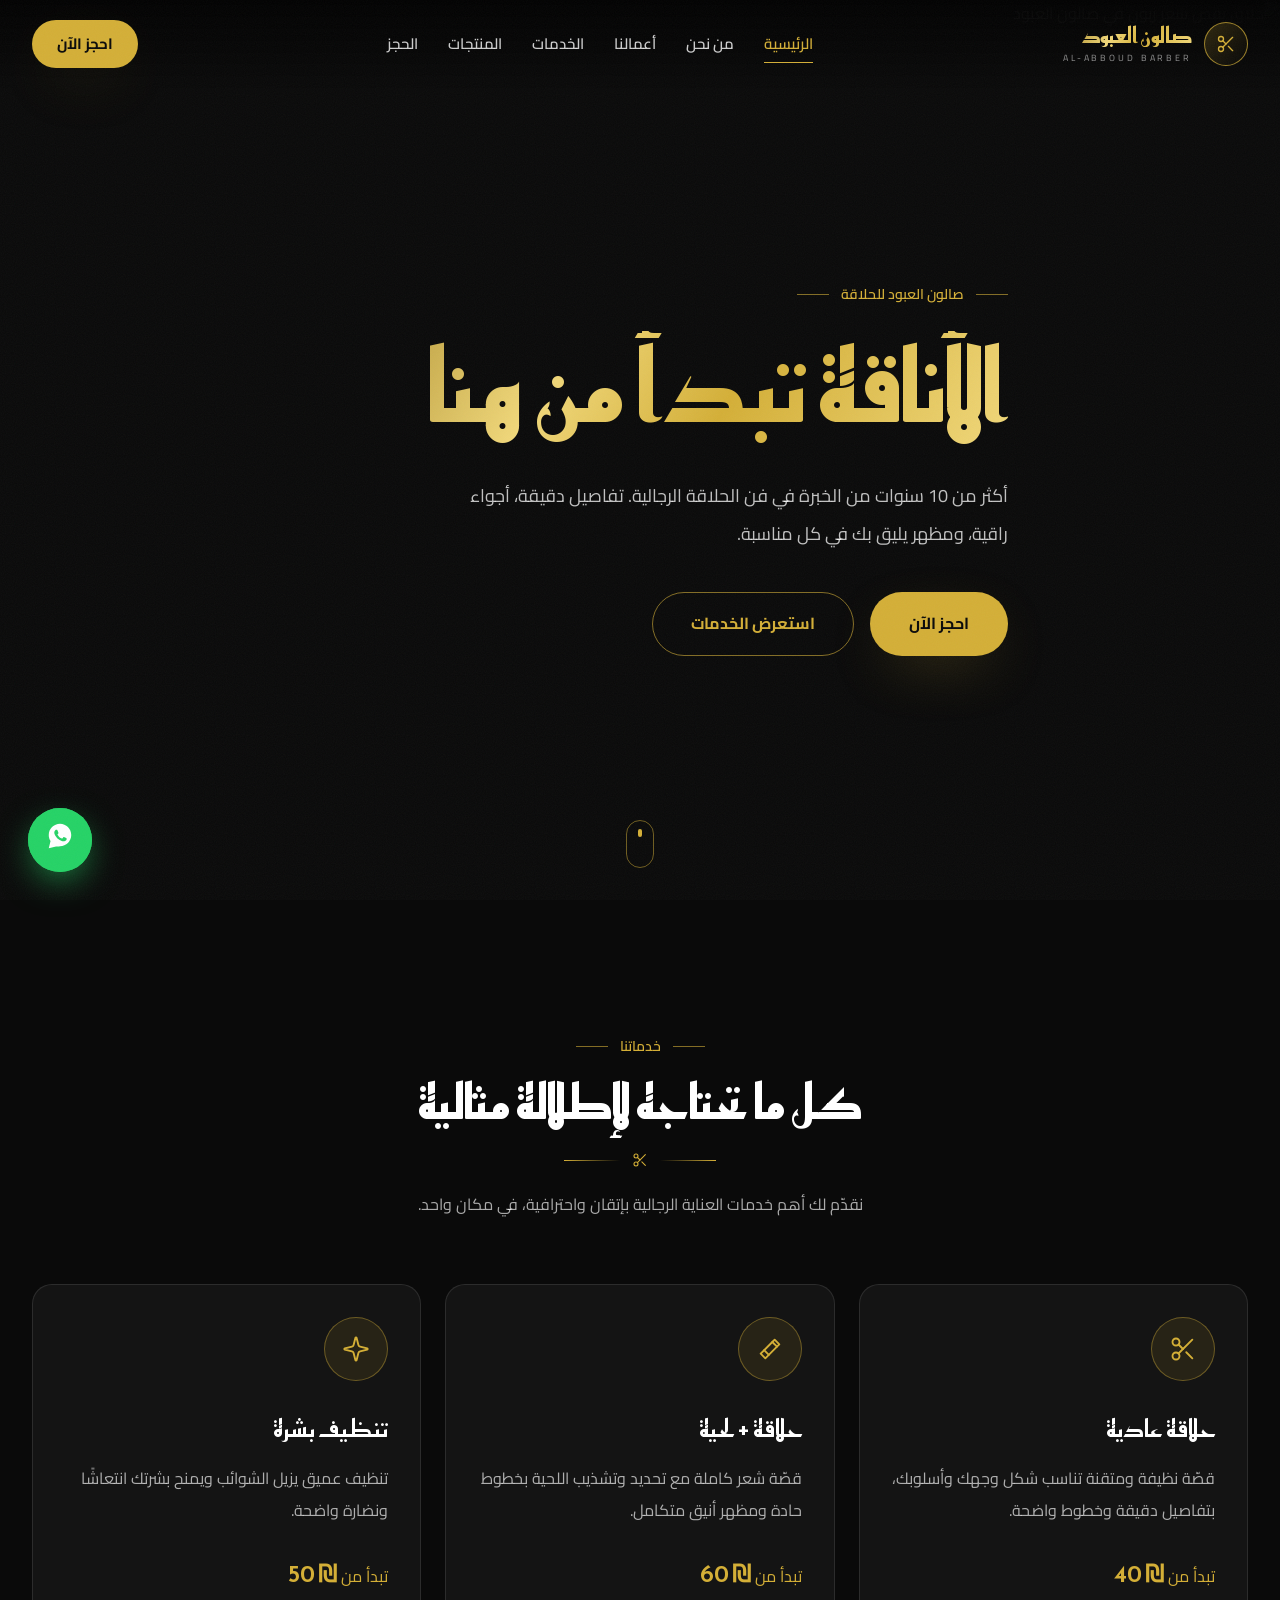
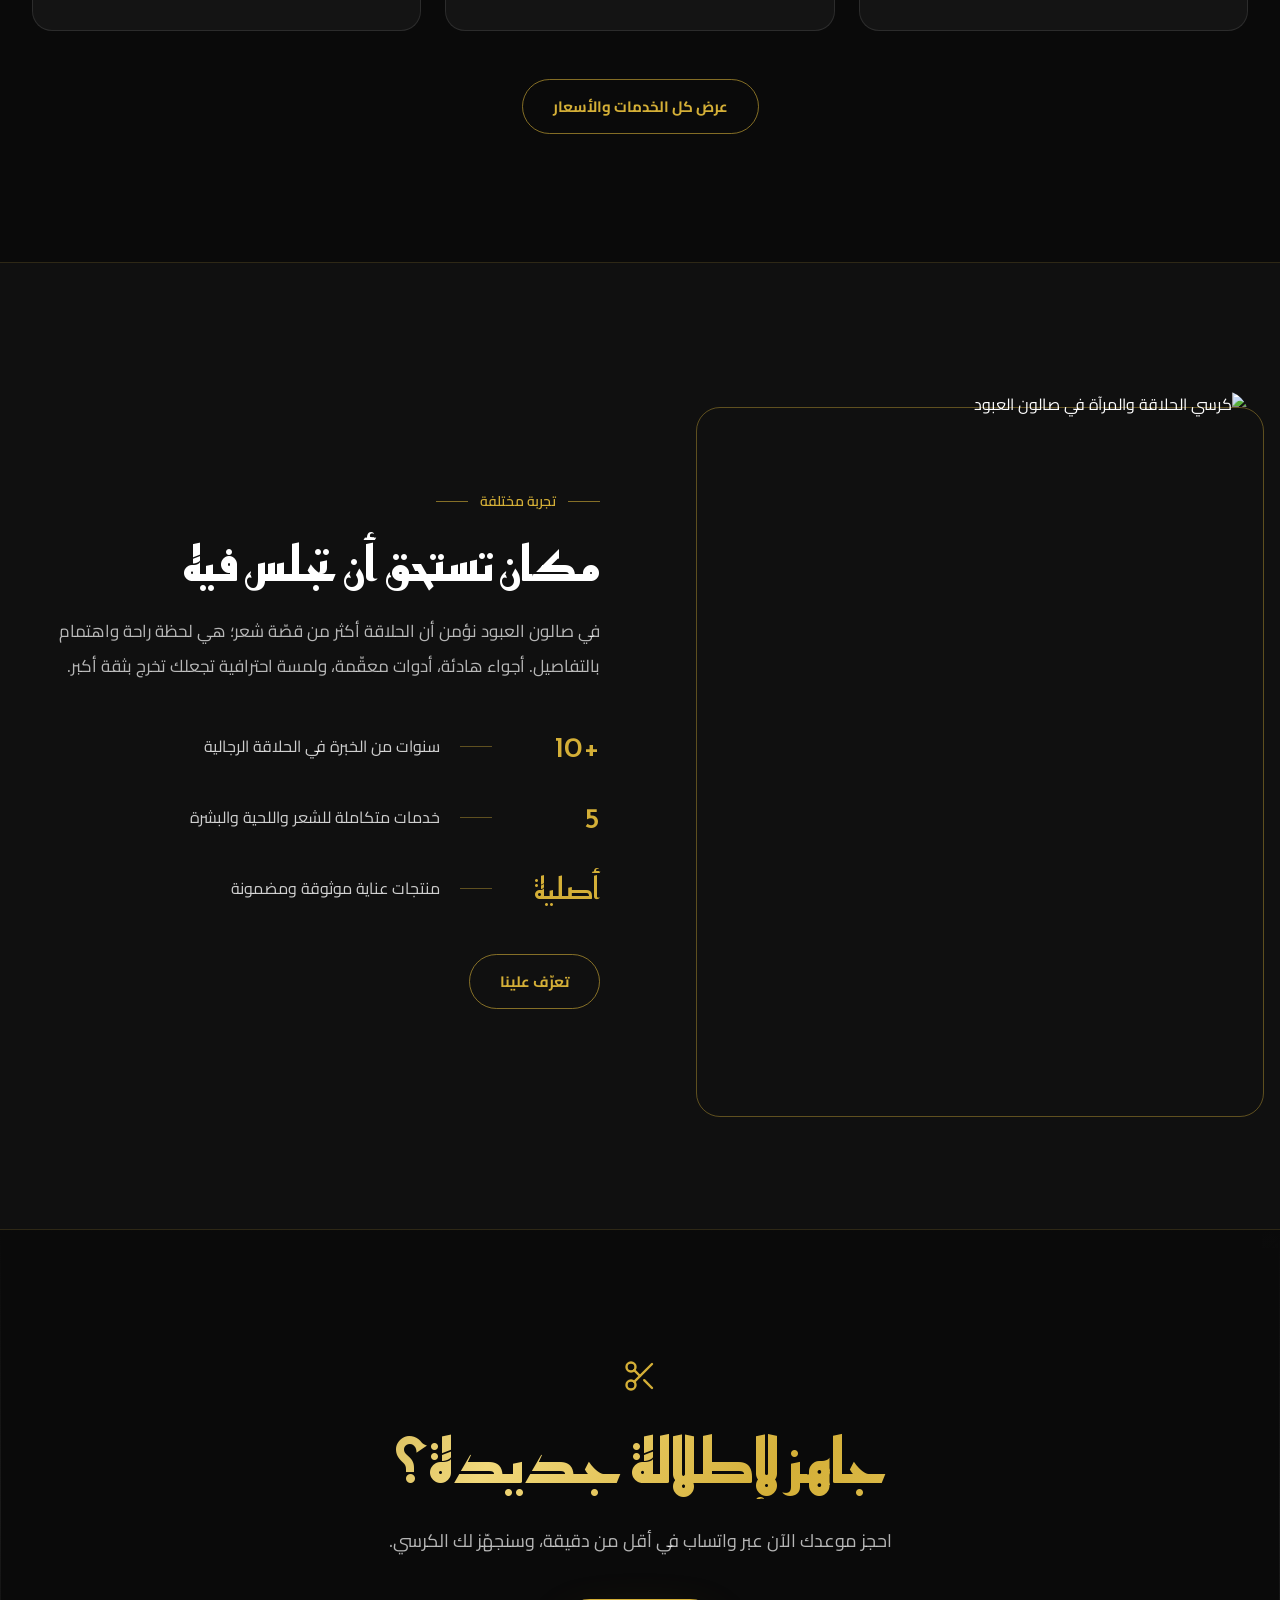
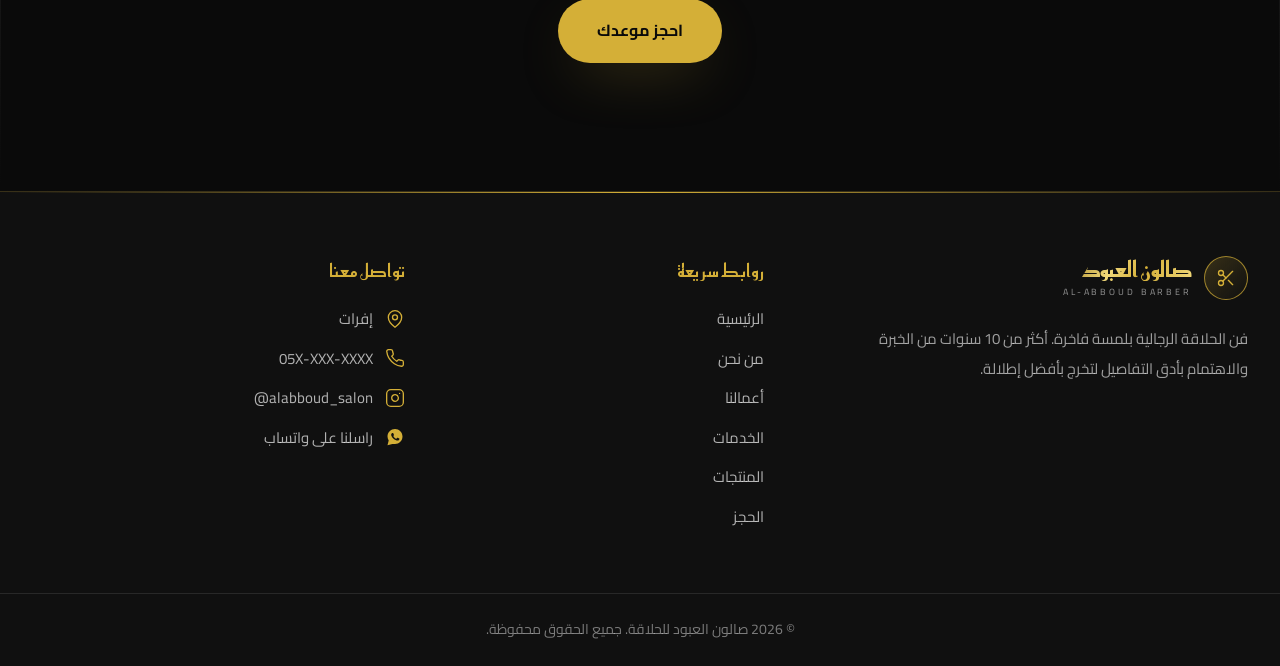
==== index.html @ 7ccf0350 "Add files via upload" ====
<!DOCTYPE html>
<html lang="ar" dir="rtl">
<head>
<meta charset="UTF-8">
<meta name="viewport" content="width=device-width, initial-scale=1.0, viewport-fit=cover">
<title>صالون العبود للحلاقة | الأناقة تبدأ من هنا</title>
<meta name="description" content="صالون العبود للحلاقة في إفرات — حلاقة رجالية فاخرة، تشذيب لحية، تنظيف بشرة وبروتين شعر. احجز موعدك الآن عبر واتساب.">
<meta name="theme-color" content="#0a0a0a">
<meta property="og:title" content="صالون العبود للحلاقة | الأناقة تبدأ من هنا">
<meta property="og:description" content="صالون العبود للحلاقة في إفرات — حلاقة رجالية فاخرة، تشذيب لحية، تنظيف بشرة وبروتين شعر. احجز موعدك الآن عبر واتساب.">
<meta property="og:type" content="website">
<meta property="og:locale" content="ar_AR">
<link rel="icon" href="data:image/svg+xml,%3Csvg xmlns='http://www.w3.org/2000/svg' viewBox='0 0 64 64'%3E%3Crect width='64' height='64' rx='14' fill='%230a0a0a'/%3E%3Cg fill='none' stroke='%23D4AF37' stroke-width='2.2' stroke-linecap='round' stroke-linejoin='round' transform='translate(14 14) scale(1.5)'%3E%3Ccircle cx='6' cy='6' r='3'/%3E%3Cpath d='M8.12 8.12 12 12'/%3E%3Cpath d='M20 4 8.12 15.88'/%3E%3Ccircle cx='6' cy='18' r='3'/%3E%3Cpath d='M14.8 14.8 20 20'/%3E%3C/g%3E%3C/svg%3E">
<link rel="preconnect" href="https://fonts.googleapis.com">
<link rel="preconnect" href="https://fonts.gstatic.com" crossorigin>
<link href="https://fonts.googleapis.com/css2?family=Reem+Kufi:wght@400;500;600;700&amp;family=Cairo:wght@300;400;500;600;700;800&amp;display=swap" rel="stylesheet">
<link rel="stylesheet" href="style.css">
</head>
<body data-page="home">
<div id="site-header"></div>

<main>
  <section class="hero">
    <img class="hero-img" data-img="hero" alt="حلاق يقص شعر زبون في صالون العبود" fetchpriority="high">
    <div class="container hero-content">
      <p class="eyebrow fade-up">صالون العبود للحلاقة</p>
      <h1 class="gold-text fade-up" style="animation-delay:.15s">الأناقة تبدأ من هنا</h1>
      <p class="lead fade-up" style="animation-delay:.3s">أكثر من 10 سنوات من الخبرة في فن الحلاقة الرجالية. تفاصيل دقيقة، أجواء راقية، ومظهر يليق بك في كل مناسبة.</p>
      <div class="hero-actions fade-up" style="animation-delay:.45s">
        <a href="booking.html" class="btn btn-gold btn-lg">احجز الآن</a>
        <a href="services.html" class="btn btn-outline btn-lg">استعرض الخدمات</a>
      </div>
    </div>
    <div class="scroll-hint" aria-hidden="true"><span><i></i></span></div>
  </section>

  <section class="section">
    <div class="container">
      <div class="section-heading reveal">
        <span class="eyebrow">خدماتنا</span>
        <h2>كل ما تحتاجه لإطلالة مثالية</h2>
        <div class="ornament"><i></i><svg viewBox="0 0 24 24" fill="none" stroke="currentColor" stroke-width="1.6" stroke-linecap="round" stroke-linejoin="round" class="icon" aria-hidden="true"><circle cx="6" cy="6" r="3"/><path d="M8.12 8.12 12 12"/><path d="M20 4 8.12 15.88"/><circle cx="6" cy="18" r="3"/><path d="M14.8 14.8 20 20"/></svg><i></i></div>
        <p>نقدّم لك أهم خدمات العناية الرجالية بإتقان واحترافية، في مكان واحد.</p>
      </div>
      <div class="grid-3" id="quick-services"></div>
      <div class="more-wrap reveal"><a href="services.html" class="btn btn-outline">عرض كل الخدمات والأسعار</a></div>
    </div>
  </section>

  <section class="section section-alt">
    <div class="container split">
      <div class="frame reveal"><img data-img="shop" alt="كرسي الحلاقة والمرآة في صالون العبود" loading="lazy"></div>
      <div>
        <div class="reveal text">
          <span class="eyebrow">تجربة مختلفة</span>
          <h2>مكان تستحق أن تجلس فيه</h2>
          <p>في صالون العبود نؤمن أن الحلاقة أكثر من قصّة شعر؛ هي لحظة راحة واهتمام بالتفاصيل. أجواء هادئة، أدوات معقّمة، ولمسة احترافية تجعلك تخرج بثقة أكبر.</p>
        </div>
        <ul class="facts">
          <li class="reveal"><b>10+</b><i></i><span>سنوات من الخبرة في الحلاقة الرجالية</span></li>
          <li class="reveal" style="transition-delay:.11s"><b>5</b><i></i><span>خدمات متكاملة للشعر واللحية والبشرة</span></li>
          <li class="reveal" style="transition-delay:.22s"><b>أصلية</b><i></i><span>منتجات عناية موثوقة ومضمونة</span></li>
        </ul>
        <div class="split reveal" style="display:block"><a href="about.html" class="btn btn-outline" style="margin-top:40px">تعرّف علينا</a></div>
      </div>
    </div>
  </section>

  <section class="section cta">
    <img class="cta-bg" data-img="chair" alt="" loading="lazy">
    <div class="container reveal">
      <svg viewBox="0 0 24 24" fill="none" stroke="currentColor" stroke-width="1.6" stroke-linecap="round" stroke-linejoin="round" class="icon" aria-hidden="true"><circle cx="6" cy="6" r="3"/><path d="M8.12 8.12 12 12"/><path d="M20 4 8.12 15.88"/><circle cx="6" cy="18" r="3"/><path d="M14.8 14.8 20 20"/></svg>
      <h2 class="gold-text">جاهز لإطلالة جديدة؟</h2>
      <p>احجز موعدك الآن عبر واتساب في أقل من دقيقة، وسنجهّز لك الكرسي.</p>
      <a href="booking.html" class="btn btn-gold btn-lg">احجز موعدك</a>
    </div>
  </section>
</main>

<div id="site-footer"></div>
<script src="script.js"></script>
</body>
</html>
---- style.css ----
/* ==========================================================================
   صالون العبود للحلاقة — Stylesheet
   الألوان في :root — غيّرها من هنا
   ========================================================================== */
:root {
  --ink: #0a0a0a;
  --ink-soft: #101010;
  --card: #141414;
  --gold: #d4af37;
  --gold-light: #f1d87a;
  --gold-dark: #9c7c1c;
  --white: #fff;
  --muted: rgba(255, 255, 255, 0.66);
  --line: rgba(255, 255, 255, 0.1);
  --shadow-gold: 0 20px 60px -20px rgba(212, 175, 55, 0.35);
  --shadow-gold-lg: 0 25px 80px -15px rgba(212, 175, 55, 0.5);
  --font-display: "Reem Kufi", "Cairo", serif;
  --font-body: "Cairo", system-ui, sans-serif;
  --ease: cubic-bezier(0.22, 1, 0.36, 1);
}

*, *::before, *::after { box-sizing: border-box; }
html { scroll-behavior: smooth; -webkit-text-size-adjust: 100%; }
body {
  margin: 0;
  background: var(--ink);
  color: var(--white);
  font-family: var(--font-body);
  line-height: 1.7;
  -webkit-font-smoothing: antialiased;
  overflow-x: hidden;
}
/* لمسة حبيبات خفيفة */
body::before {
  content: "";
  position: fixed;
  inset: 0;
  z-index: 60;
  pointer-events: none;
  opacity: 0.045;
  background-image: url("data:image/svg+xml;utf8,<svg xmlns='http://www.w3.org/2000/svg' width='160' height='160'><filter id='n'><feTurbulence type='fractalNoise' baseFrequency='.9' numOctaves='2' stitchTiles='stitch'/></filter><rect width='100%' height='100%' filter='url(%23n)'/></svg>");
}
img { max-width: 100%; display: block; }
a { color: inherit; text-decoration: none; }
button { font-family: inherit; cursor: pointer; }
ul, ol { list-style: none; margin: 0; padding: 0; }
h1, h2, h3, h4, p { margin: 0; }
::selection { background: var(--gold); color: var(--ink); }
:focus-visible { outline: 2px solid var(--gold); outline-offset: 3px; }
input, select, textarea { color-scheme: dark; font-family: inherit; }

.container { width: 100%; max-width: 1280px; margin: 0 auto; padding: 0 20px; }
@media (min-width: 640px) { .container { padding: 0 32px; } }
.icon { width: 1.5rem; height: 1.5rem; flex-shrink: 0; }
.icon-sm { width: 1rem; height: 1rem; }
.icon-lg { width: 1.75rem; height: 1.75rem; }
.icon-xl { width: 2.25rem; height: 2.25rem; }
.gold-text {
  background-image: linear-gradient(120deg, #9c7c1c 0%, #f1d87a 38%, #d4af37 62%, #f1d87a 100%);
  -webkit-background-clip: text;
  background-clip: text;
  color: transparent;
}
.center { text-align: center; }

/* ---------- Buttons ---------- */
.btn {
  display: inline-flex; align-items: center; justify-content: center; gap: 8px;
  padding: 14px 30px; border-radius: 999px; border: 1px solid transparent;
  font-size: 15px; font-weight: 700; white-space: nowrap;
  transition: transform .3s ease, background .3s ease, color .3s ease, box-shadow .3s ease;
}
.btn:hover { transform: translateY(-2px); }
.btn-gold { background: var(--gold); color: var(--ink); box-shadow: var(--shadow-gold); }
.btn-gold:hover { background: var(--gold-light); box-shadow: var(--shadow-gold-lg); }
.btn-outline { border-color: rgba(212, 175, 55, 0.6); color: var(--gold); }
.btn-outline:hover { background: var(--gold); color: var(--ink); }
.btn-lg { padding: 17px 38px; font-size: 16px; }
.btn-sm { padding: 10px 24px; }
.btn-block { width: 100%; padding: 16px; font-size: 16px; }

.eyebrow { display: inline-flex; align-items: center; gap: 12px; color: var(--gold); font-size: 14px; font-weight: 600; }
.eyebrow::before, .eyebrow::after { content: ""; width: 32px; height: 1px; background: rgba(212, 175, 55, 0.6); }

/* ---------- Header ---------- */
.site-header {
  position: fixed; inset: 0 0 auto 0; z-index: 50;
  padding: 20px 0;
  background: linear-gradient(to bottom, rgba(0,0,0,.75), transparent);
  transition: all .5s ease;
}
.site-header.solid {
  padding: 12px 0;
  background: rgba(10, 10, 10, 0.9);
  border-bottom: 1px solid rgba(212, 175, 55, 0.15);
  backdrop-filter: blur(18px); -webkit-backdrop-filter: blur(18px);
}
.header-inner { display: flex; align-items: center; justify-content: space-between; gap: 24px; }
.logo { display: inline-flex; align-items: center; gap: 12px; }
.logo-mark {
  width: 44px; height: 44px; flex-shrink: 0; border-radius: 50%;
  display: grid; place-items: center; color: var(--gold);
  border: 1px solid rgba(212, 175, 55, 0.7);
  background: linear-gradient(135deg, rgba(212,175,55,.2), transparent);
}
.logo-mark .icon { width: 20px; height: 20px; }
.logo-text { display: flex; flex-direction: column; line-height: 1; }
.logo-text strong { font-family: var(--font-display); font-size: 22px; font-weight: 700; }
.logo-text small { margin-top: 6px; font-size: 9px; letter-spacing: .32em; text-transform: uppercase; color: rgba(255,255,255,.55); }

.nav-desktop { display: none; align-items: center; gap: 30px; }
.nav-desktop a { position: relative; padding: 4px 0; font-size: 15px; font-weight: 600; color: rgba(255,255,255,.8); transition: color .3s; }
.nav-desktop a::after {
  content: ""; position: absolute; inset-inline: 0; bottom: -2px; height: 1px;
  background: var(--gold); transform: scaleX(0); transition: transform .3s;
}
.nav-desktop a:hover, .nav-desktop a.active { color: var(--gold); }
.nav-desktop a:hover::after, .nav-desktop a.active::after { transform: scaleX(1); }

.header-actions { display: flex; align-items: center; gap: 12px; }
.header-cta { display: none; }
.burger {
  width: 44px; height: 44px; border-radius: 50%; display: grid; place-items: center;
  background: none; color: var(--gold); border: 1px solid rgba(212,175,55,.4); transition: all .3s;
}
.burger:hover { background: var(--gold); color: var(--ink); }
.burger .icon { width: 20px; height: 20px; }
@media (min-width: 640px) { .header-cta { display: inline-flex; } }
@media (min-width: 992px) { .nav-desktop { display: flex; } .burger { display: none; } }

.mobile-menu {
  position: fixed; inset: 0; z-index: 40; background: var(--ink);
  padding: 112px 24px 24px; visibility: hidden; opacity: 0; transition: all .5s ease;
}
.mobile-menu.open { visibility: visible; opacity: 1; }
.mobile-menu nav { max-width: 380px; margin: 0 auto; display: flex; flex-direction: column; }
.mobile-menu nav a:not(.btn) {
  padding: 20px 0; border-bottom: 1px solid var(--line);
  font-family: var(--font-display); font-size: 24px; transition: color .3s;
}
.mobile-menu nav a.active { color: var(--gold); }
.mobile-menu .btn { margin-top: 32px; }
@media (min-width: 992px) { .mobile-menu { display: none; } }

/* ---------- Hero ---------- */
.hero { position: relative; isolation: isolate; display: flex; align-items: center; min-height: 100svh; overflow: hidden; }
.hero-img { position: absolute; inset: 0; z-index: -3; width: 100%; height: 100%; object-fit: cover; animation: kenburns 22s ease-in-out infinite alternate; }
.hero::before { content: ""; position: absolute; inset: 0; z-index: -2; background: linear-gradient(to left, rgba(10,10,10,.95), rgba(10,10,10,.7) 55%, rgba(10,10,10,.3)); }
.hero::after { content: ""; position: absolute; inset: 0; z-index: -1; background: linear-gradient(to top, var(--ink), transparent 50%, rgba(10,10,10,.6)); }
.hero-content { padding-top: 128px; padding-bottom: 96px; max-width: 800px; }
.hero h1 { margin-top: 24px; font-family: var(--font-display); font-weight: 700; line-height: 1.15; font-size: clamp(3rem, 10vw, 6.2rem); }
.hero p.lead { margin-top: 32px; max-width: 540px; font-size: 18px; line-height: 2.1; color: rgba(255,255,255,.75); }
.hero-actions { margin-top: 40px; display: flex; flex-wrap: wrap; gap: 16px; }
.scroll-hint { position: absolute; inset-inline: 0; bottom: 32px; display: none; justify-content: center; }
.scroll-hint span { width: 28px; height: 48px; border-radius: 999px; border: 1px solid rgba(212,175,55,.5); display: flex; justify-content: center; padding-top: 8px; }
.scroll-hint i { width: 4px; height: 8px; border-radius: 4px; background: var(--gold); animation: scrollHint 1.8s ease-in-out infinite; }
@media (min-width: 768px) { .scroll-hint { display: flex; } }
.fade-up { animation: fadeUp 1s var(--ease) both; }

/* ---------- Sections ---------- */
.section { padding: 96px 0; }
@media (min-width: 992px) { .section { padding: 128px 0; } }
.section-alt { background: var(--ink-soft); border-block: 1px solid rgba(212,175,55,.15); }
.section-heading { max-width: 680px; margin: 0 auto; text-align: center; }
.section-heading h2 { margin-top: 16px; font-family: var(--font-display); font-weight: 700; line-height: 1.2; font-size: clamp(1.9rem, 5vw, 3rem); }
.section-heading p { margin-top: 20px; color: var(--muted); font-size: 16px; line-height: 2; }
.ornament { margin-top: 20px; display: flex; align-items: center; justify-content: center; gap: 12px; color: var(--gold); }
.ornament .icon { width: 16px; height: 16px; }
.ornament i { width: 56px; height: 1px; background: linear-gradient(to left, var(--gold), transparent); }
.ornament i:last-child { background: linear-gradient(to right, var(--gold), transparent); }

.grid-3 { margin-top: 64px; display: grid; gap: 24px; }
@media (min-width: 768px) { .grid-3 { grid-template-columns: repeat(3, 1fr); } }
.more-wrap { margin-top: 48px; text-align: center; }

.card { background: var(--card); border: 1px solid var(--line); border-radius: 20px; transition: transform .5s ease, border-color .5s ease, box-shadow .5s ease; }
.card:hover { transform: translateY(-6px); border-color: rgba(212,175,55,.5); box-shadow: var(--shadow-gold); }
.card-pad { padding: 32px; }
.card h3 { margin-top: 28px; font-family: var(--font-display); font-size: 24px; font-weight: 600; }
.card p { margin-top: 12px; color: var(--muted); line-height: 2; }
.card .from-price { margin-top: 24px; color: var(--gold); }
.card .from-price strong { font-family: var(--font-display); font-size: 24px; font-weight: 600; }
.icon-circle {
  width: 64px; height: 64px; border-radius: 50%; display: grid; place-items: center;
  color: var(--gold); background: rgba(212,175,55,.1); border: 1px solid rgba(212,175,55,.4); transition: all .5s;
}
.icon-circle.big { width: 80px; height: 80px; margin: 0 auto; }
.card:hover .icon-circle { background: var(--gold); color: var(--ink); }

/* ---------- Split ---------- */
.split { display: grid; gap: 56px; align-items: center; }
@media (min-width: 992px) { .split { grid-template-columns: 1fr 1fr; gap: 80px; } }
.frame { position: relative; max-width: 460px; width: 100%; margin-inline: auto; }
@media (min-width: 992px) { .frame { max-width: none; } }
.frame::before { content: ""; position: absolute; inset: 16px -16px -16px 16px; border: 1px solid rgba(212,175,55,.4); border-radius: 24px; }
.frame img { position: relative; width: 100%; aspect-ratio: 4/5; object-fit: cover; border-radius: 24px; }
.split h2 { margin-top: 20px; font-family: var(--font-display); font-size: clamp(1.9rem, 4.5vw, 3rem); line-height: 1.25; }
.split .text p { margin-top: 20px; color: rgba(255,255,255,.7); font-size: 17px; line-height: 2.1; }
.split .btn { margin-top: 36px; }
.facts { margin-top: 36px; display: grid; gap: 20px; }
.facts li { display: flex; align-items: center; gap: 20px; }
.facts b { min-width: 88px; font-family: var(--font-display); font-size: 30px; font-weight: 500; color: var(--gold); direction: ltr; text-align: right; }
.facts i { width: 32px; height: 1px; background: rgba(212,175,55,.4); }
.facts span { color: rgba(255,255,255,.8); }
.exp-badge {
  position: absolute; bottom: -24px; inset-inline-end: 24px; text-align: center;
  background: var(--ink); border: 1px solid rgba(212,175,55,.5); border-radius: 16px; padding: 14px 24px; box-shadow: var(--shadow-gold);
}
.exp-badge b { display: block; font-family: var(--font-display); font-size: 36px; color: var(--gold); line-height: 1.2; direction: ltr; }
.exp-badge span { font-size: 14px; color: rgba(255,255,255,.7); }

/* ---------- CTA ---------- */
.cta { position: relative; isolation: isolate; overflow: hidden; text-align: center; }
.cta-bg { position: absolute; inset: 0; z-index: -2; width: 100%; height: 100%; object-fit: cover; opacity: .3; }
.cta::before { content: ""; position: absolute; inset: 0; z-index: -1; background: linear-gradient(to bottom, var(--ink), rgba(10,10,10,.7), var(--ink)); }
.cta .icon { width: 36px; height: 36px; color: var(--gold); margin: 0 auto; }
.cta h2 { margin-top: 24px; font-family: var(--font-display); font-size: clamp(2.2rem, 6vw, 3.8rem); line-height: 1.2; }
.cta p { max-width: 560px; margin: 24px auto 0; font-size: 18px; line-height: 2; color: rgba(255,255,255,.7); }
.cta .btn { margin-top: 40px; }

/* ---------- Page hero ---------- */
.page-hero { position: relative; isolation: isolate; overflow: hidden; text-align: center; padding: 144px 0 64px; }
@media (min-width: 768px) { .page-hero { padding: 176px 0 96px; } }
.page-hero-bg { position: absolute; inset: 0; z-index: -2; width: 100%; height: 100%; object-fit: cover; opacity: .45; }
.page-hero::before { content: ""; position: absolute; inset: 0; z-index: -1; background: linear-gradient(to bottom, rgba(10,10,10,.7), rgba(10,10,10,.8), var(--ink)); }
.page-hero::after { content: ""; position: absolute; inset-inline: 0; bottom: 0; height: 1px; background: linear-gradient(to right, transparent, rgba(212,175,55,.5), transparent); }
.page-hero h1 { margin-top: 20px; font-family: var(--font-display); font-weight: 700; line-height: 1.2; font-size: clamp(2.3rem, 6vw, 3.8rem); }
.page-hero p { max-width: 640px; margin: 24px auto 0; color: rgba(255,255,255,.7); font-size: 17px; line-height: 2; }

/* ---------- Services list ---------- */
.services-list { max-width: 1000px; margin: 0 auto; display: grid; gap: 20px; }
.service-row { display: flex; flex-direction: column; gap: 24px; padding: 28px; }
.service-info { flex: 1; }
.service-info h2 { font-family: var(--font-display); font-size: 24px; font-weight: 600; }
.service-info p { margin-top: 8px; color: var(--muted); line-height: 2; }
.service-side { display: flex; align-items: center; justify-content: space-between; gap: 24px; border-top: 1px solid var(--line); padding-top: 20px; }
.price { font-family: var(--font-display); font-size: 38px; color: var(--gold); line-height: 1; }
@media (min-width: 768px) {
  .service-row { flex-direction: row; align-items: center; }
  .service-side { flex-direction: column; align-items: flex-end; border: 0; padding: 0; }
}
.note { margin-top: 48px; text-align: center; font-size: 14px; color: rgba(255,255,255,.45); }

/* ---------- Gallery ---------- */
.gallery-grid { display: grid; grid-template-columns: repeat(2, 1fr); gap: 12px; }
@media (min-width: 640px) { .gallery-grid { gap: 20px; } }
@media (min-width: 992px) { .gallery-grid { grid-template-columns: repeat(3, 1fr); } }
@media (min-width: 1200px) { .gallery-grid { grid-template-columns: repeat(4, 1fr); } }
.g-item {
  position: relative; display: block; width: 100%; padding: 0; aspect-ratio: 4/5; overflow: hidden;
  border-radius: 18px; border: 1px solid var(--line); background: var(--card); text-align: start; color: inherit;
  transition: border-color .5s, box-shadow .5s;
}
.g-item:hover { border-color: rgba(212,175,55,.6); box-shadow: var(--shadow-gold); }
.g-item img { width: 100%; height: 100%; object-fit: cover; transition: transform .7s ease; }
.g-item:hover img { transform: scale(1.1); }
.g-shade { position: absolute; inset: 0; background: linear-gradient(to top, rgba(0,0,0,.85), rgba(0,0,0,.1), transparent); opacity: .85; transition: opacity .4s; }
.g-item:hover .g-shade { opacity: 1; }
.g-badge { position: absolute; top: 12px; inset-inline-start: 12px; background: var(--gold); color: var(--ink); font-size: 12px; font-weight: 700; padding: 4px 12px; border-radius: 999px; }
.g-zoom { position: absolute; top: 12px; inset-inline-end: 12px; width: 36px; height: 36px; border-radius: 50%; display: grid; place-items: center; background: rgba(0,0,0,.5); color: var(--gold); opacity: 0; transition: opacity .3s; backdrop-filter: blur(6px); }
.g-item:hover .g-zoom { opacity: 1; }
.g-caption { position: absolute; inset-inline: 0; bottom: 0; padding: 16px; display: block; }
.g-caption small { display: block; font-size: 12px; font-weight: 600; color: var(--gold); }
.g-caption strong { display: block; margin-top: 4px; font-family: var(--font-display); font-size: 18px; font-weight: 500; line-height: 1.3; }
.gallery-cta { margin-top: 64px; text-align: center; }
.gallery-cta p { font-size: 18px; color: rgba(255,255,255,.7); }
.gallery-cta .btn { margin-top: 20px; }

.lightbox {
  position: fixed; inset: 0; z-index: 70; display: flex; align-items: center; justify-content: center;
  padding: 16px; background: rgba(0,0,0,.95); backdrop-filter: blur(6px);
  visibility: hidden; opacity: 0; transition: opacity .3s;
}
.lightbox.open { visibility: visible; opacity: 1; }
.lb-close, .lb-nav {
  position: absolute; width: 48px; height: 48px; border-radius: 50%; display: grid; place-items: center;
  background: rgba(0,0,0,.4); color: #fff; border: 1px solid rgba(255,255,255,.2); transition: all .3s;
}
.lb-close:hover, .lb-nav:hover { border-color: var(--gold); color: var(--gold); }
.lb-close { top: 16px; inset-inline-end: 16px; }
.lb-nav { top: 50%; transform: translateY(-50%); }
.lb-prev { right: 12px; }
.lb-next { left: 12px; }
@media (min-width: 640px) { .lb-prev { right: 32px; } .lb-next { left: 32px; } }
.lb-figure { margin: 0; max-width: 900px; text-align: center; }
.lb-img { margin: 0 auto; max-height: 78vh; width: auto; max-width: 100%; object-fit: contain; border-radius: 16px; border: 1px solid rgba(212,175,55,.3); box-shadow: var(--shadow-gold-lg); }
.lightbox.open .lb-img { animation: fadeUp .6s var(--ease); }
.lb-figure figcaption { margin-top: 20px; }
.lb-title { display: block; font-family: var(--font-display); font-size: 24px; color: var(--gold); font-weight: 500; }
.lb-count { display: block; margin-top: 4px; font-size: 14px; color: rgba(255,255,255,.55); }
.lb-toggle { margin-top: 16px; display: inline-flex; overflow: hidden; border: 1px solid rgba(212,175,55,.5); border-radius: 999px; }
.lb-toggle[hidden] { display: none; }
.lb-toggle button { padding: 8px 24px; font-size: 14px; font-weight: 700; background: none; border: 0; color: var(--gold); }
.lb-toggle button.on { background: var(--gold); color: var(--ink); }

/* ---------- Booking ---------- */
.booking-layout { display: grid; gap: 40px; align-items: start; }
@media (min-width: 992px) { .booking-layout { grid-template-columns: 1.5fr 1fr; } }
.panel { background: var(--card); border: 1px solid var(--line); border-radius: 24px; padding: 32px; }
.panel + .panel { margin-top: 24px; }
.panel h2 { font-family: var(--font-display); font-size: 24px; font-weight: 600; color: var(--gold); }
.form-panel { border-color: rgba(212,175,55,.25); box-shadow: var(--shadow-gold); }
@media (min-width: 640px) { .form-panel { padding: 36px; } }
.form-hint { margin-top: 8px; font-size: 14px; color: rgba(255,255,255,.55); }
.form-grid { margin-top: 28px; display: grid; gap: 20px; }
@media (min-width: 640px) { .form-grid { grid-template-columns: 1fr 1fr; } .form-grid .full { grid-column: 1 / -1; } }
.field label { display: block; margin-bottom: 8px; font-size: 14px; font-weight: 600; color: rgba(255,255,255,.8); }
.field-input {
  width: 100%; padding: 14px 16px; border-radius: 12px; border: 1px solid rgba(255,255,255,.15);
  background: var(--ink); color: #fff; font-size: 15px; transition: border-color .3s, box-shadow .3s;
}
.field-input::placeholder { color: rgba(255,255,255,.35); }
.field-input:focus { outline: none; border-color: var(--gold); box-shadow: 0 0 0 1px var(--gold); }
.field-input[aria-invalid="true"] { border-color: #f87171; }
.field-error { margin-top: 6px; min-height: 0; font-size: 14px; color: #f87171; }
.summary { margin-top: 24px; display: flex; justify-content: space-between; align-items: center; padding: 16px 20px; border-radius: 12px; border: 1px solid rgba(212,175,55,.2); background: rgba(212,175,55,.05); }
.summary[hidden] { display: none; }
.summary strong { font-family: var(--font-display); font-size: 20px; color: var(--gold); font-weight: 500; }
.form-panel .btn { margin-top: 28px; }
.form-note { margin-top: 16px; text-align: center; font-size: 12px; line-height: 1.9; color: rgba(255,255,255,.45); }
.wa-fallback { margin-top: 12px; text-align: center; font-size: 14px; color: rgba(255,255,255,.6); }
.wa-fallback[hidden] { display: none; }
.wa-fallback a { color: var(--gold); font-weight: 600; text-decoration: underline; text-underline-offset: 4px; }
.steps li { display: flex; gap: 16px; margin-top: 20px; color: rgba(255,255,255,.7); line-height: 2; }
.steps b { width: 32px; height: 32px; flex-shrink: 0; border-radius: 50%; display: grid; place-items: center; background: var(--gold); color: var(--ink); }
.contact-box { margin-top: 24px; display: grid; gap: 16px; color: rgba(255,255,255,.7); }
.contact-box li, .contact-box a { display: flex; align-items: center; gap: 12px; }
.contact-box a:hover { color: var(--gold); }
.contact-box .icon, .contact-list .icon { color: var(--gold); width: 20px; height: 20px; }

/* ---------- Footer ---------- */
.site-footer { position: relative; background: var(--ink-soft); border-top: 1px solid rgba(212,175,55,.2); }
.site-footer::before { content: ""; position: absolute; inset-inline: 0; top: 0; height: 1px; background: linear-gradient(to right, transparent, var(--gold), transparent); }
.footer-grid { display: grid; gap: 48px; padding-top: 64px; padding-bottom: 64px; }
@media (min-width: 768px) { .footer-grid { grid-template-columns: 1fr 1fr; } }
@media (min-width: 992px) { .footer-grid { grid-template-columns: 1.4fr 1fr 1.2fr; } }
.footer-about { margin-top: 24px; max-width: 380px; font-size: 15px; line-height: 2; color: rgba(255,255,255,.6); }
.site-footer h3 { font-family: var(--font-display); font-size: 18px; color: var(--gold); font-weight: 500; }
.site-footer ul { margin-top: 20px; display: grid; gap: 14px; }
.site-footer ul a, .site-footer ul li { font-size: 15px; color: rgba(255,255,255,.68); }
.site-footer ul a:hover { color: var(--gold); }
.contact-list li, .contact-list a { display: flex; align-items: center; gap: 12px; }
.footer-bottom { border-top: 1px solid var(--line); padding: 24px 20px; text-align: center; font-size: 14px; color: rgba(255,255,255,.45); }

/* ---------- WhatsApp float ---------- */
.wa-float {
  position: fixed; bottom: 20px; inset-inline-end: 20px; z-index: 55;
  width: 58px; height: 58px; border-radius: 50%; display: grid; place-items: center;
  background: #25d366; color: #fff; box-shadow: 0 12px 35px -6px rgba(37,211,102,.65);
  transition: transform .3s;
}
.wa-float:hover { transform: scale(1.1); }
.wa-ring { position: absolute; inset: 0; border-radius: 50%; background: #25d366; animation: pingSlow 2.4s cubic-bezier(0,0,.2,1) infinite; }
.wa-icon { position: relative; display: block; animation: wiggle 3.2s ease-in-out infinite; }
.wa-icon .icon { width: 30px; height: 30px; }
@media (min-width: 640px) { .wa-float { bottom: 28px; inset-inline-end: 28px; width: 64px; height: 64px; } }

/* ---------- Animations ---------- */
.js .reveal { opacity: 0; transform: translateY(28px); transition: opacity .9s var(--ease), transform .9s var(--ease); }
.js .reveal.is-visible { opacity: 1; transform: none; }
@keyframes fadeUp { from { opacity: 0; transform: translateY(30px); } to { opacity: 1; transform: none; } }
@keyframes kenburns { from { transform: scale(1.04); } to { transform: scale(1.14); } }
@keyframes scrollHint { from { transform: translateY(0); opacity: 1; } to { transform: translateY(14px); opacity: 0; } }
@keyframes pingSlow { 0% { transform: scale(1); opacity: .45; } 80%, 100% { transform: scale(1.7); opacity: 0; } }
@keyframes wiggle {
  0%, 70%, 100% { transform: rotate(0); }
  74% { transform: rotate(-16deg); } 80% { transform: rotate(14deg); }
  86% { transform: rotate(-10deg); } 92% { transform: rotate(6deg); }
}
@media (prefers-reduced-motion: reduce) {
  html { scroll-behavior: auto; }
  .js .reveal { opacity: 1; transform: none; transition: none; }
  * { animation: none !important; }
}

/* ---------- Products ---------- */
.p-filters { display: flex; flex-wrap: wrap; justify-content: center; gap: 10px; margin-bottom: 40px; }
.chip {
  padding: 10px 24px; border-radius: 999px; border: 1px solid var(--line); background: var(--card);
  color: rgba(255,255,255,.7); font-size: 14px; font-weight: 700; transition: all .3s;
}
.chip:hover { border-color: rgba(212,175,55,.5); color: var(--gold); }
.chip.on { background: var(--gold); border-color: var(--gold); color: var(--ink); }
.products-grid { display: grid; grid-template-columns: 1fr; gap: 20px; }
@media (min-width: 600px) { .products-grid { grid-template-columns: repeat(2, 1fr); } }
@media (min-width: 992px) { .products-grid { grid-template-columns: repeat(3, 1fr); gap: 24px; } }
.p-card { display: flex; flex-direction: column; overflow: hidden; background: var(--card); border: 1px solid var(--line); border-radius: 20px; transition: transform .5s ease, border-color .5s ease, box-shadow .5s ease; }
.p-card:hover { transform: translateY(-6px); border-color: rgba(212,175,55,.5); box-shadow: var(--shadow-gold); }
.p-media { position: relative; aspect-ratio: 4/3; overflow: hidden; display: grid; place-items: center; background: radial-gradient(circle at 50% 40%, rgba(212,175,55,.16), transparent 70%), var(--ink-soft); }
.p-media img { width: 100%; height: 100%; object-fit: cover; transition: transform .7s ease; }
.p-card:hover .p-media img { transform: scale(1.07); }
.p-icon { width: 88px; height: 88px; border-radius: 50%; display: grid; place-items: center; color: var(--gold); border: 1px solid rgba(212,175,55,.45); background: rgba(212,175,55,.08); transition: all .5s; }
.p-card:hover .p-icon { background: var(--gold); color: var(--ink); transform: scale(1.06); }
.p-body { display: flex; flex-direction: column; flex: 1; padding: 22px 24px 24px; }
.p-body h3 { font-family: var(--font-display); font-size: 21px; font-weight: 600; }
.p-body p { margin-top: 8px; flex: 1; color: var(--muted); font-size: 15px; line-height: 1.95; }
.p-foot { margin-top: 20px; display: flex; align-items: center; justify-content: space-between; gap: 12px; padding-top: 18px; border-top: 1px solid var(--line); }
.p-price { font-size: 30px; }
.p-foot .btn { padding: 10px 18px; font-size: 14px; }
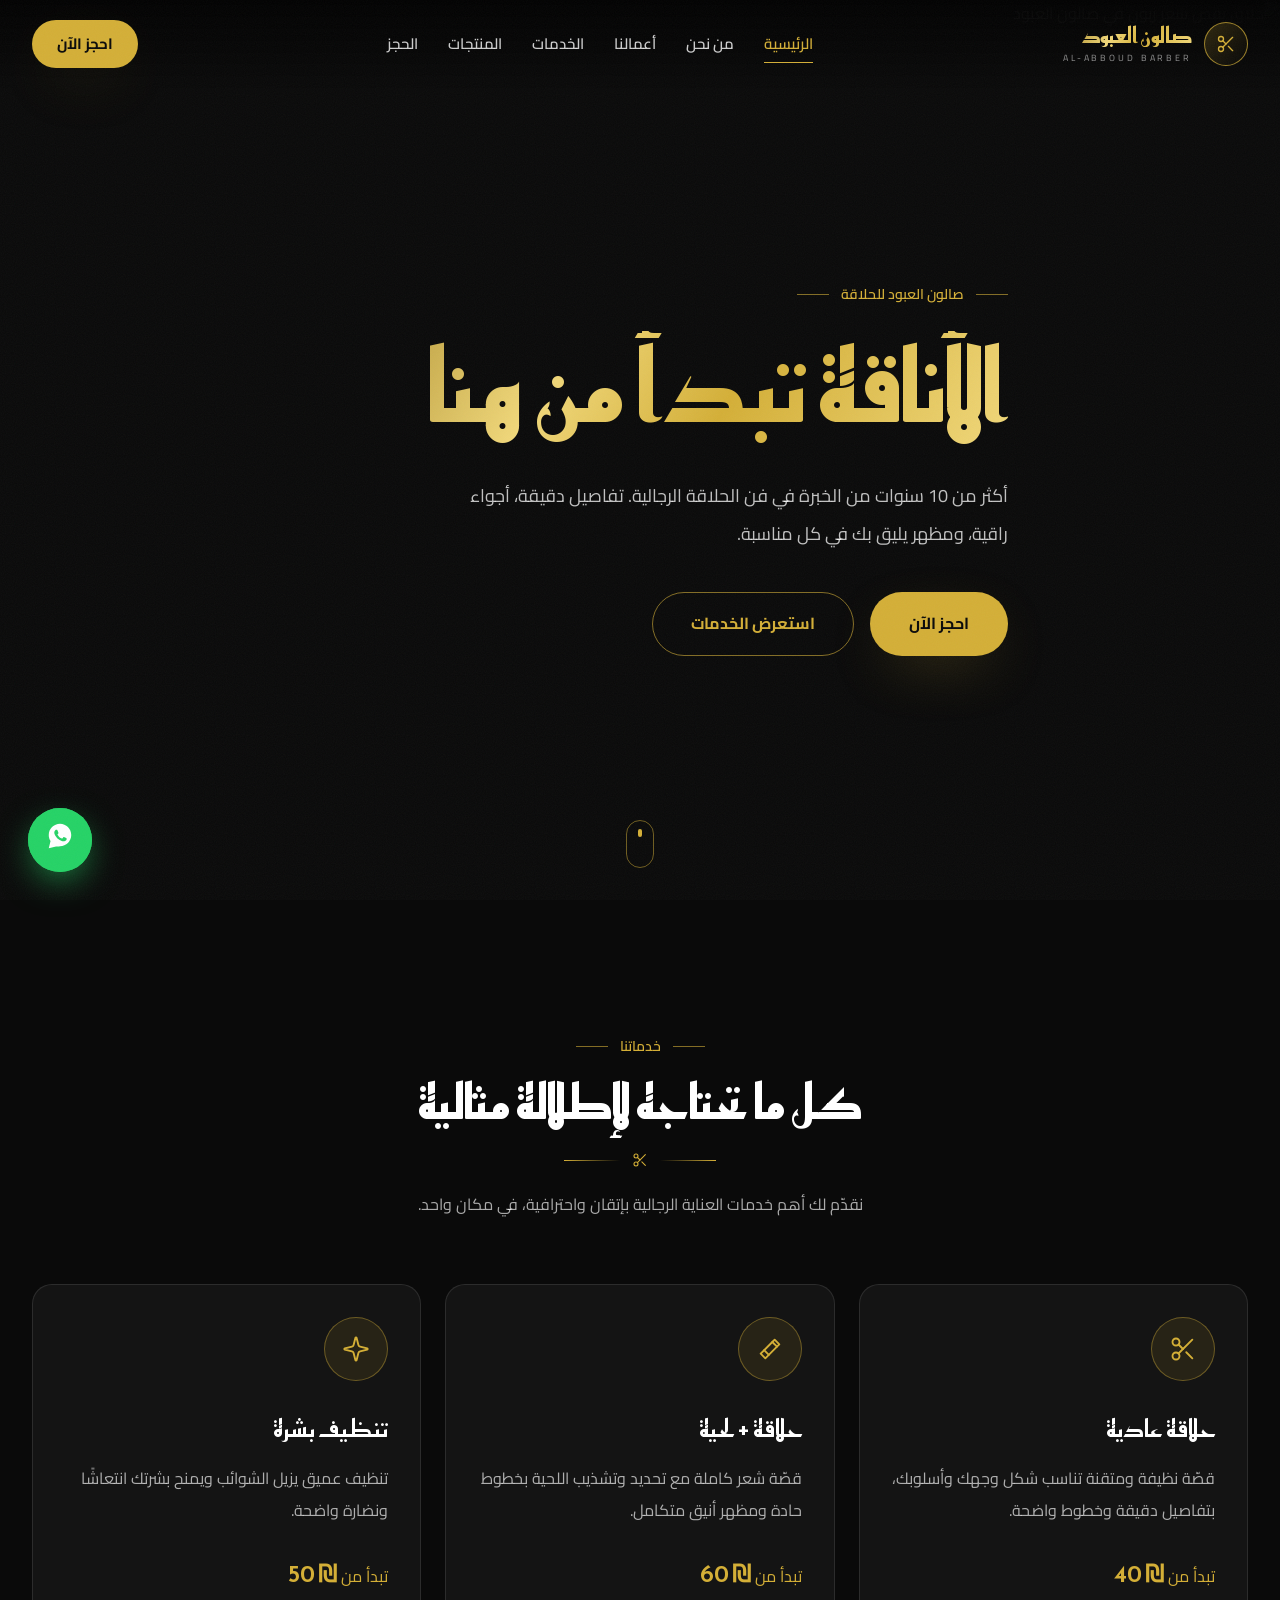
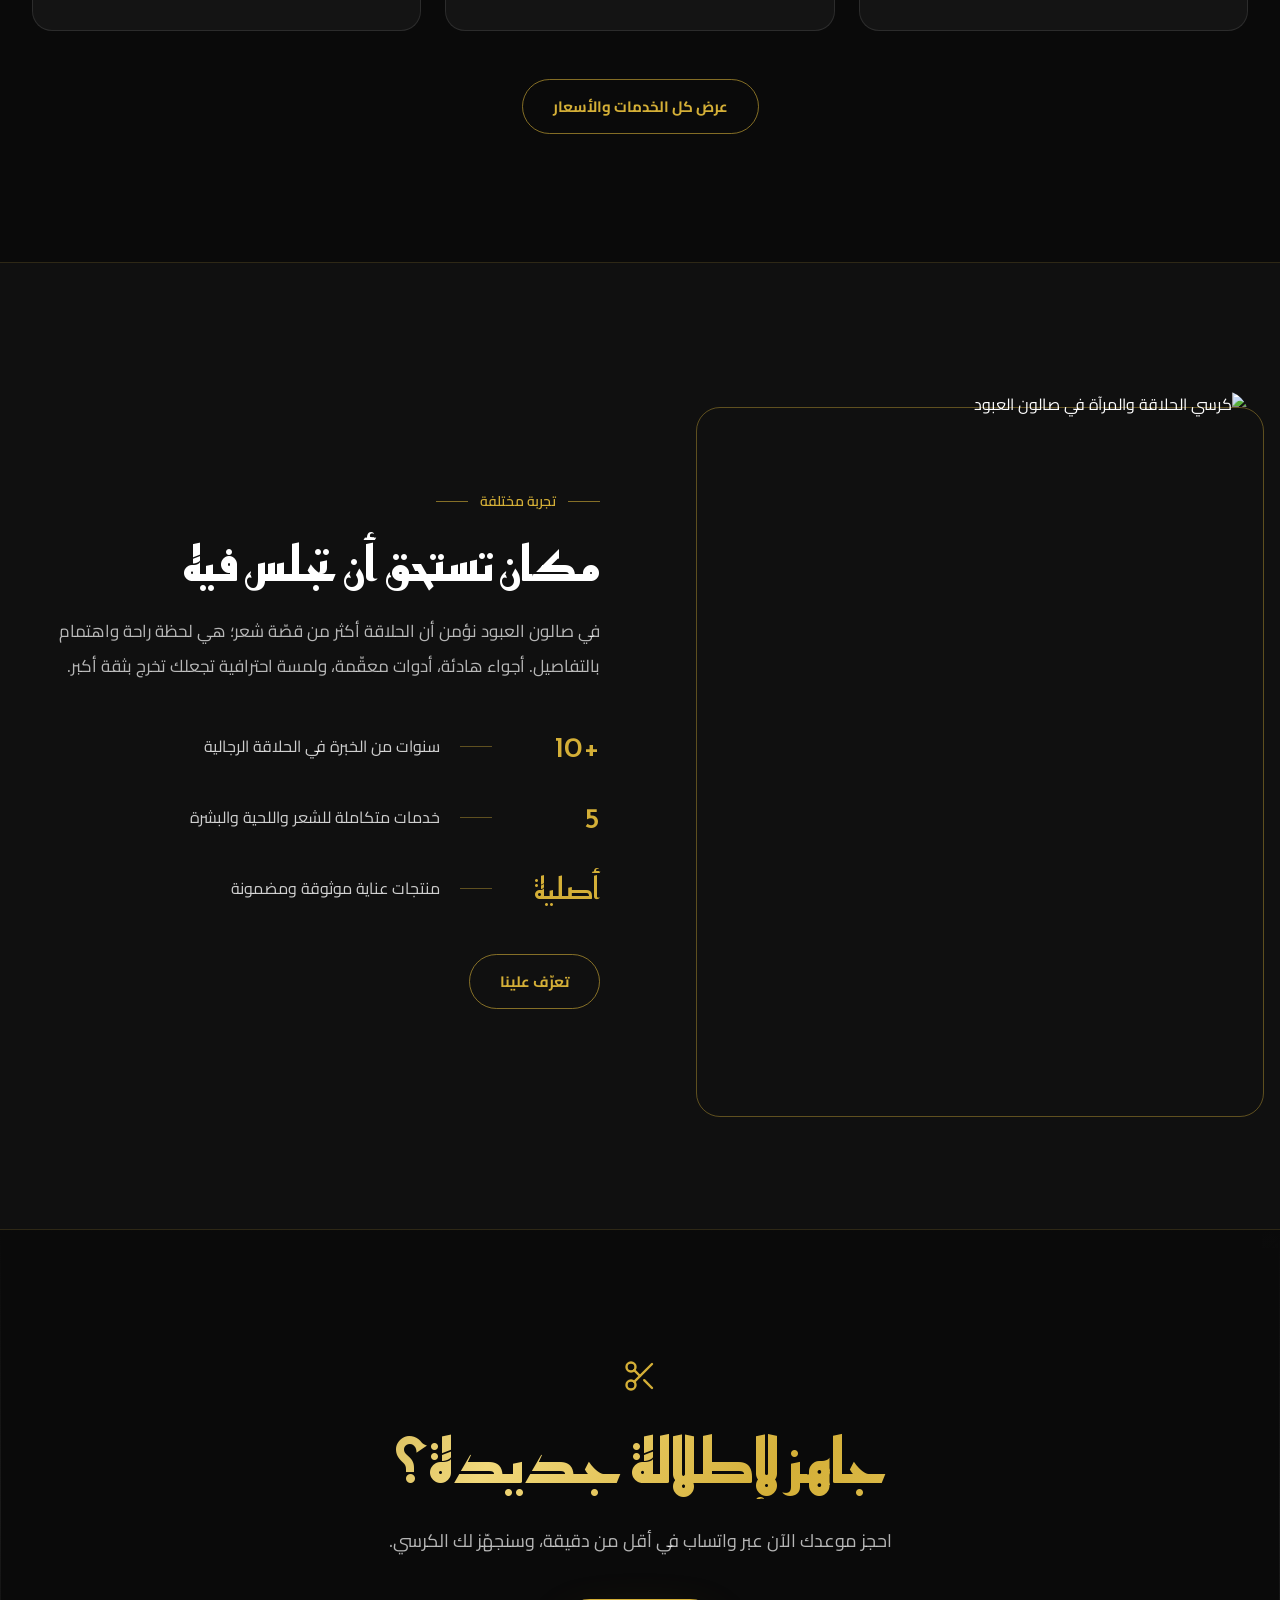
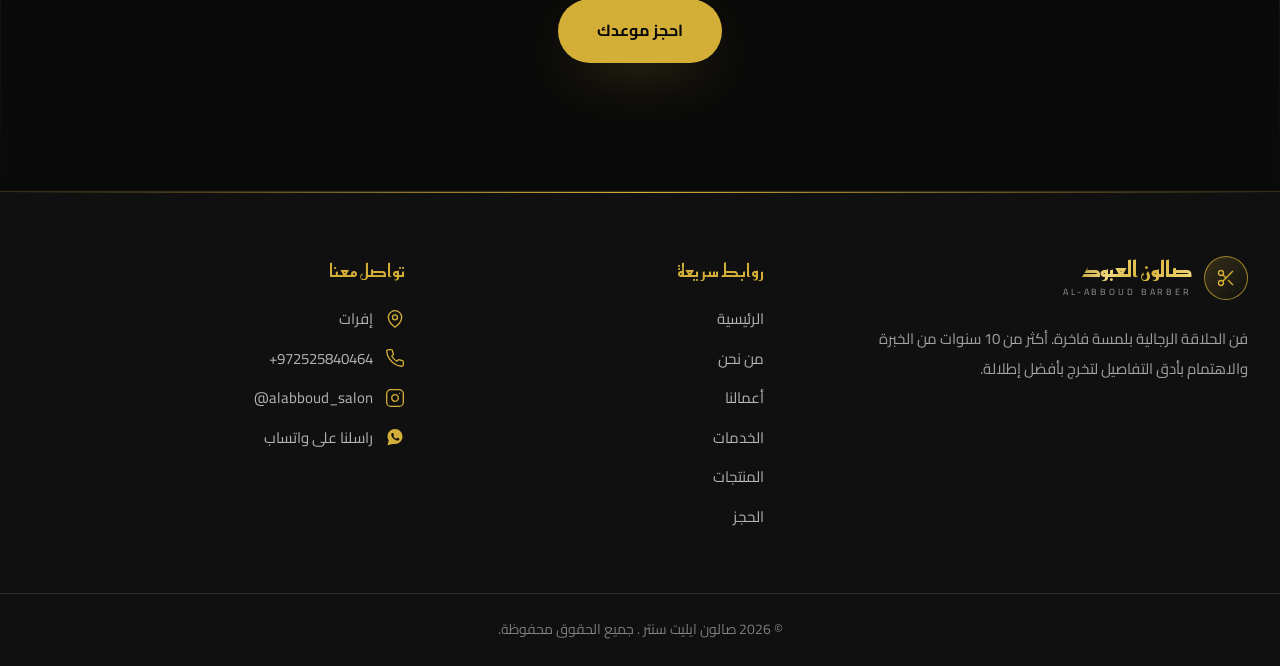
==== commit 6b8a0240: "Update title for salon from 'عبود' to 'ايليت سنتر'" ====
--- a/index.html
+++ b/index.html
@@ -3,7 +3,7 @@
 <head>
 <meta charset="UTF-8">
 <meta name="viewport" content="width=device-width, initial-scale=1.0, viewport-fit=cover">
-<title>صالون العبود للحلاقة | الأناقة تبدأ من هنا</title>
+<title>صالون ايليت سنتر | الأناقة تبدأ من هنا</title>
 <meta name="description" content="صالون العبود للحلاقة في إفرات — حلاقة رجالية فاخرة، تشذيب لحية، تنظيف بشرة وبروتين شعر. احجز موعدك الآن عبر واتساب.">
 <meta name="theme-color" content="#0a0a0a">
 <meta property="og:title" content="صالون العبود للحلاقة | الأناقة تبدأ من هنا">
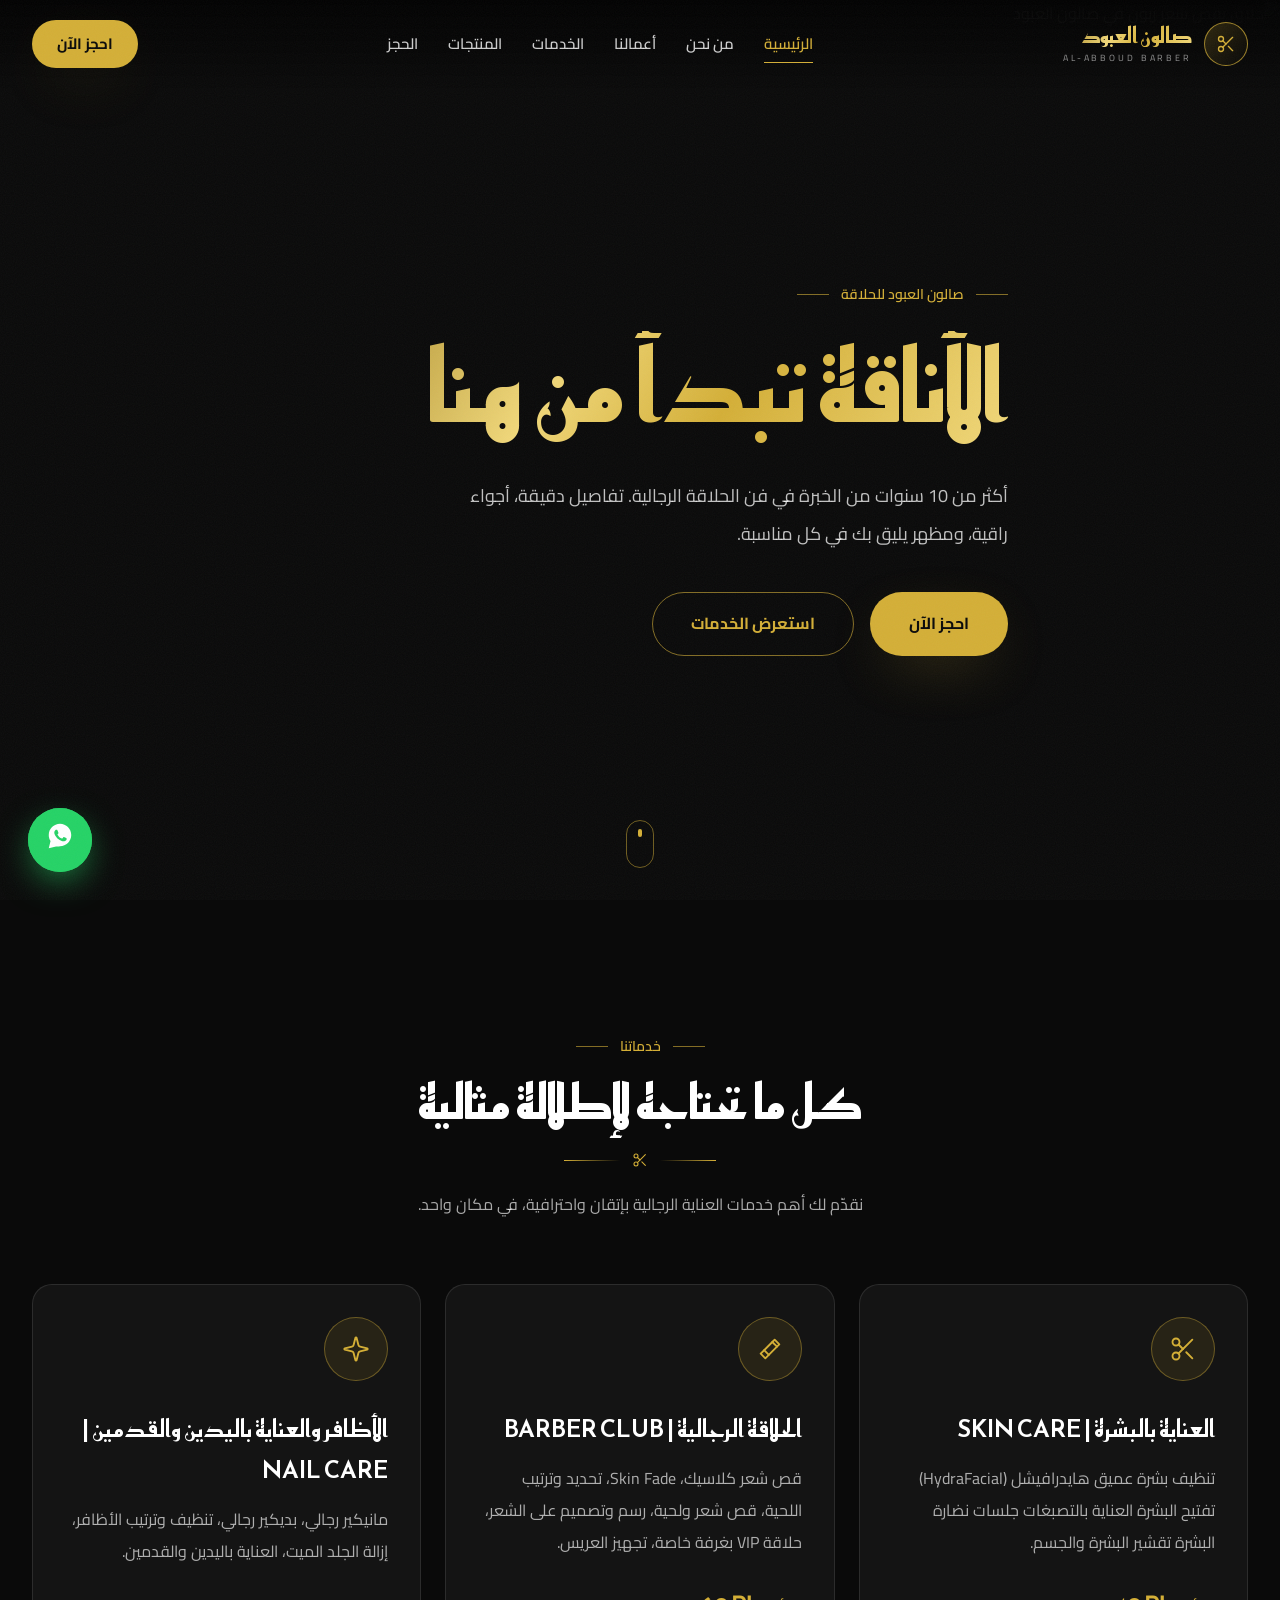
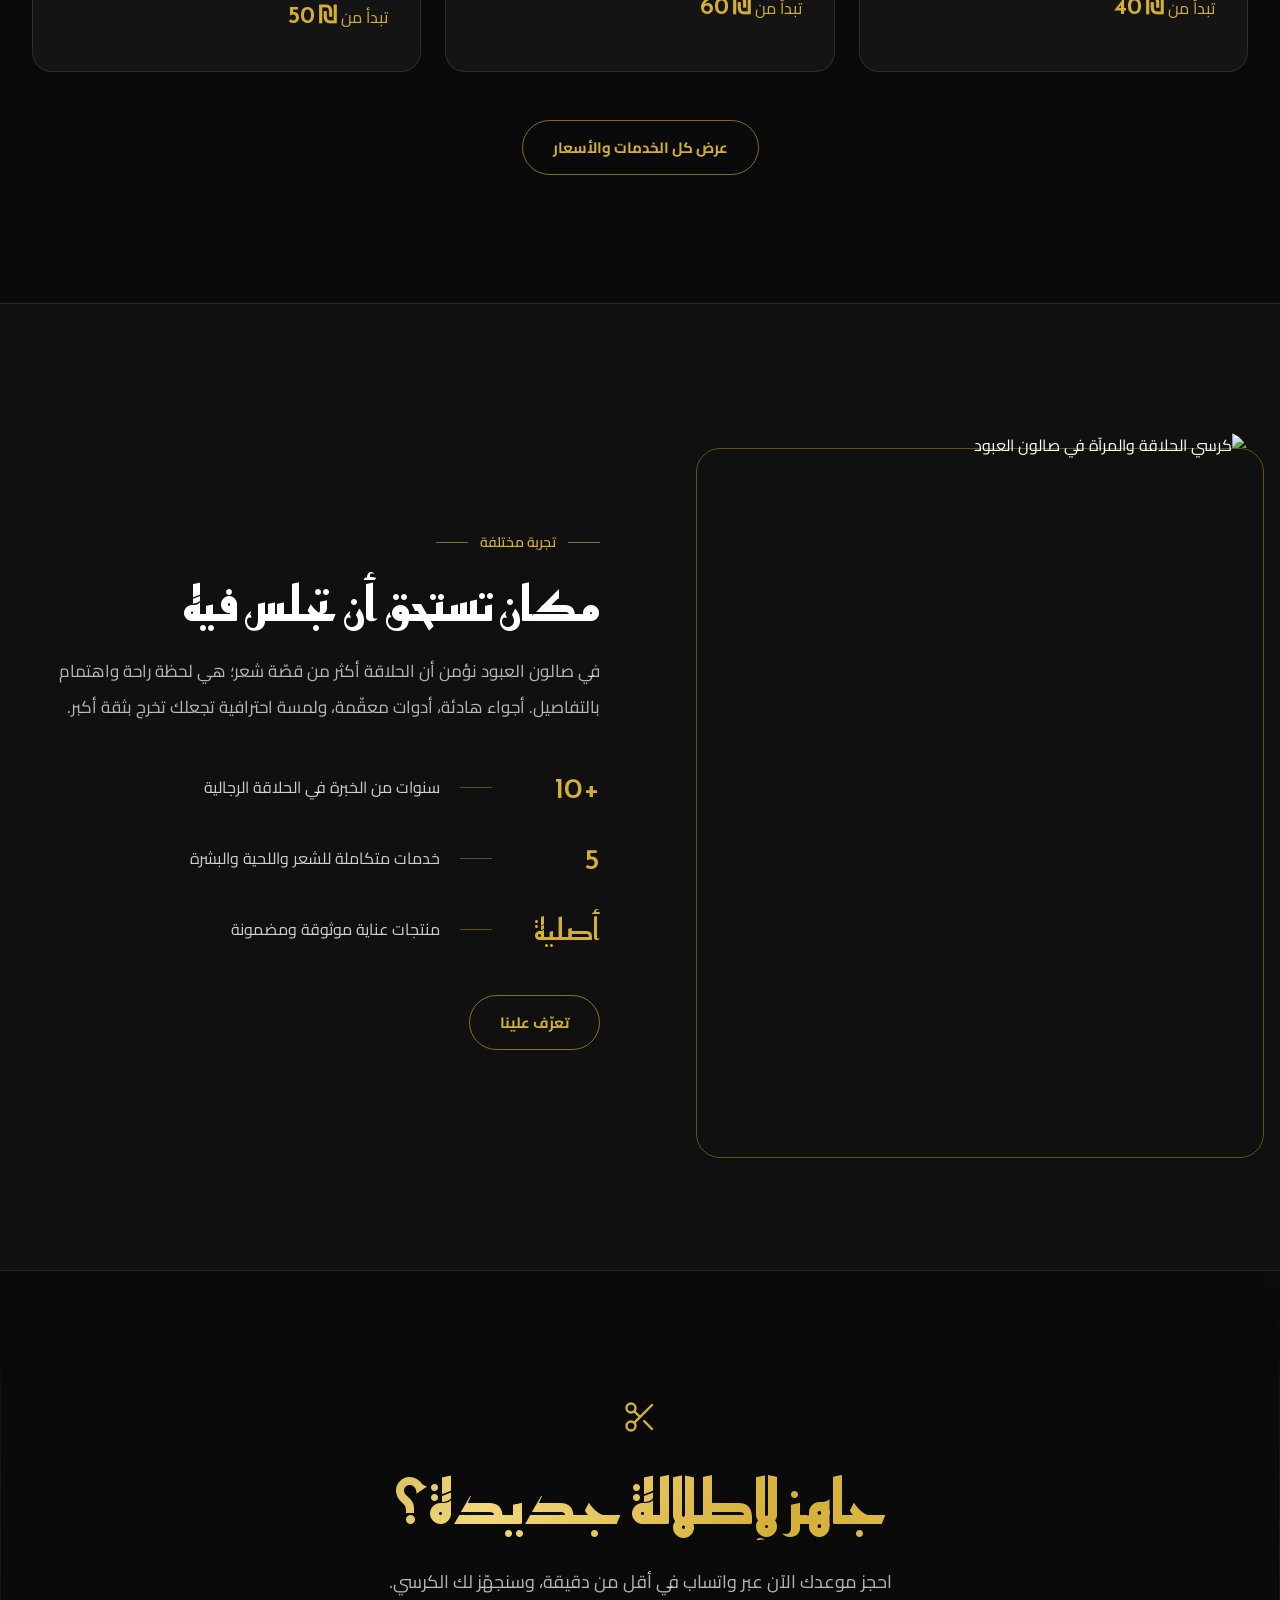
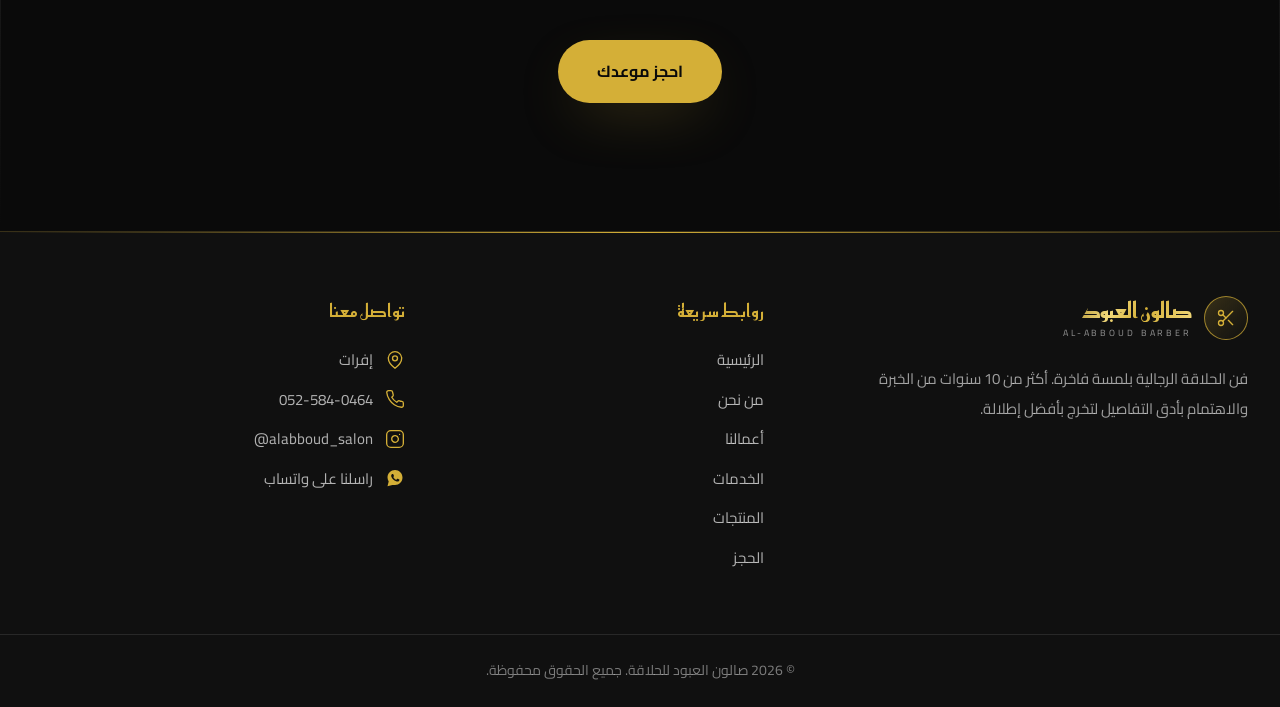
==== commit 28385a61: "Update index.html" ====
--- a/index.html
+++ b/index.html
@@ -6,7 +6,7 @@
 <title>صالون ايليت سنتر | الأناقة تبدأ من هنا</title>
 <meta name="description" content="صالون العبود للحلاقة في إفرات — حلاقة رجالية فاخرة، تشذيب لحية، تنظيف بشرة وبروتين شعر. احجز موعدك الآن عبر واتساب.">
 <meta name="theme-color" content="#0a0a0a">
-<meta property="og:title" content="صالون العبود للحلاقة | الأناقة تبدأ من هنا">
+<meta property="og:title" content="صالون ايليت سنتر  | الأناقة تبدأ من هنا">
 <meta property="og:description" content="صالون العبود للحلاقة في إفرات — حلاقة رجالية فاخرة، تشذيب لحية، تنظيف بشرة وبروتين شعر. احجز موعدك الآن عبر واتساب.">
 <meta property="og:type" content="website">
 <meta property="og:locale" content="ar_AR">
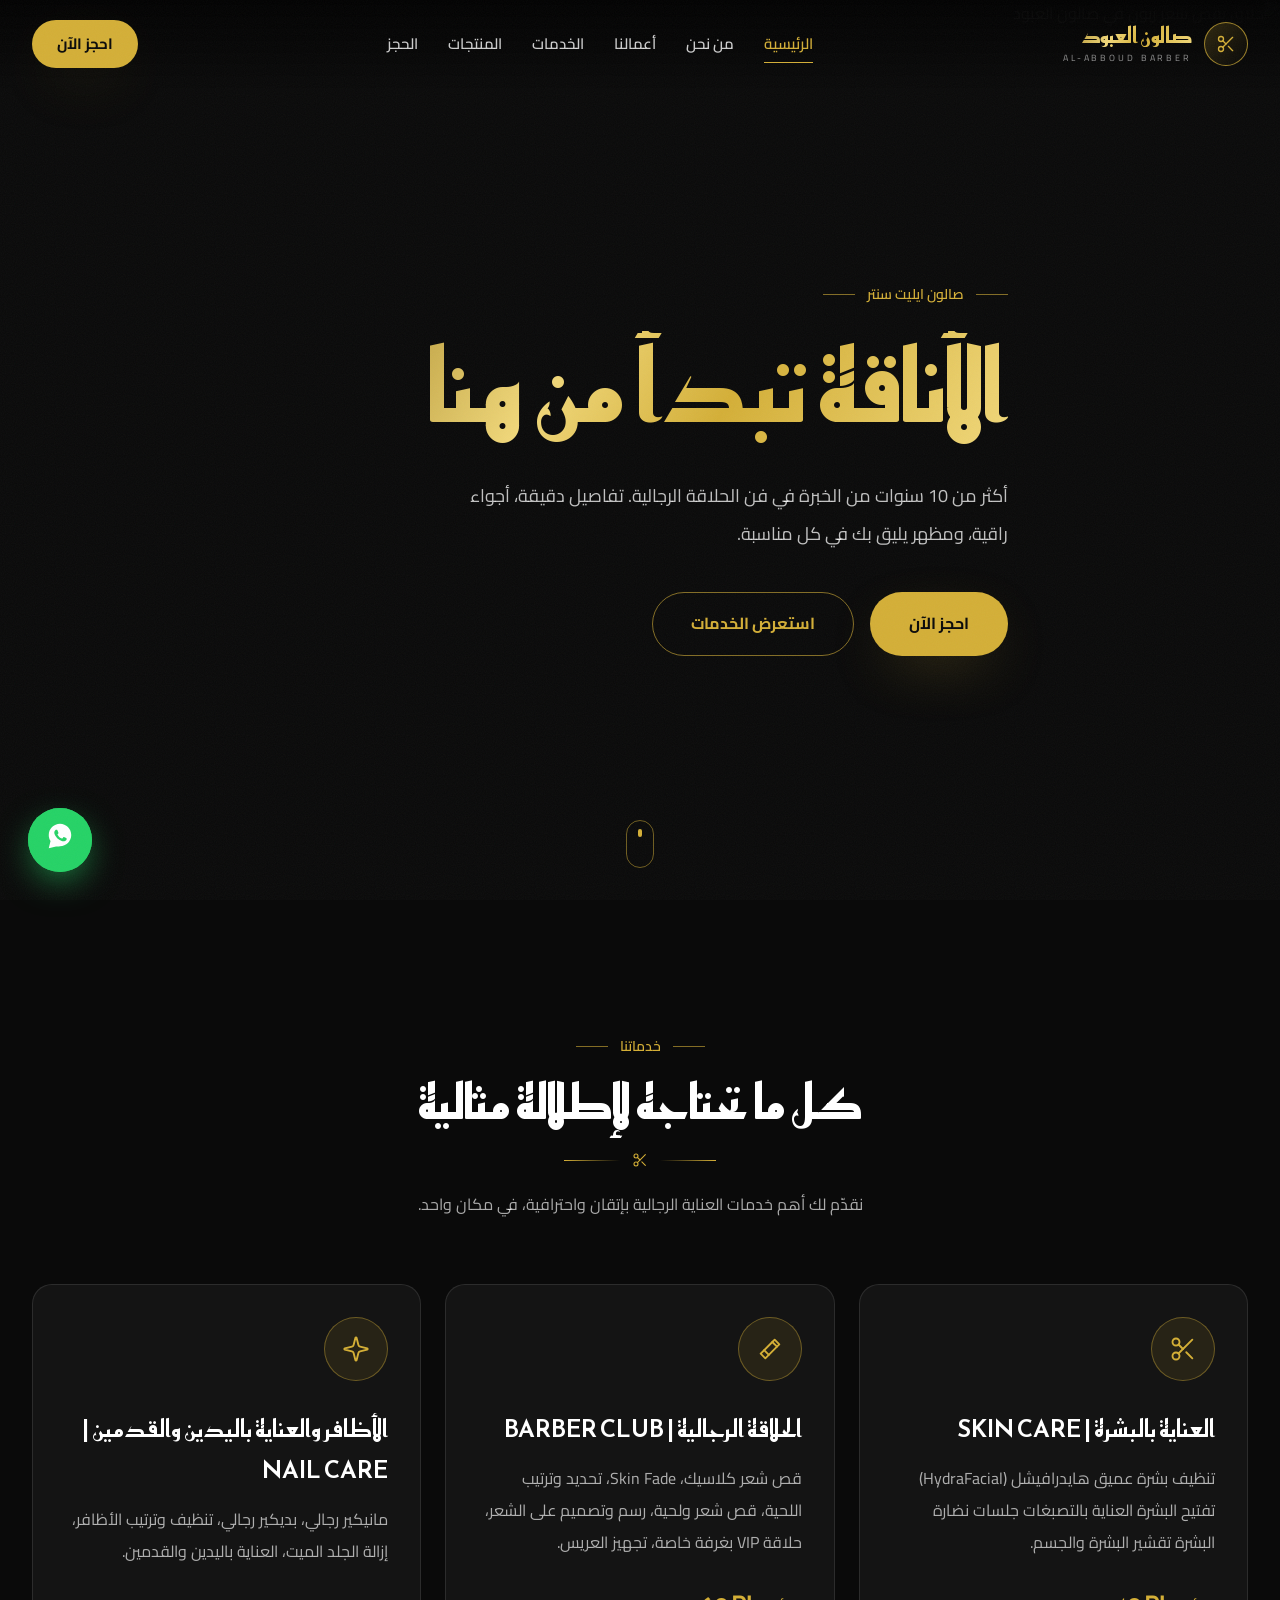
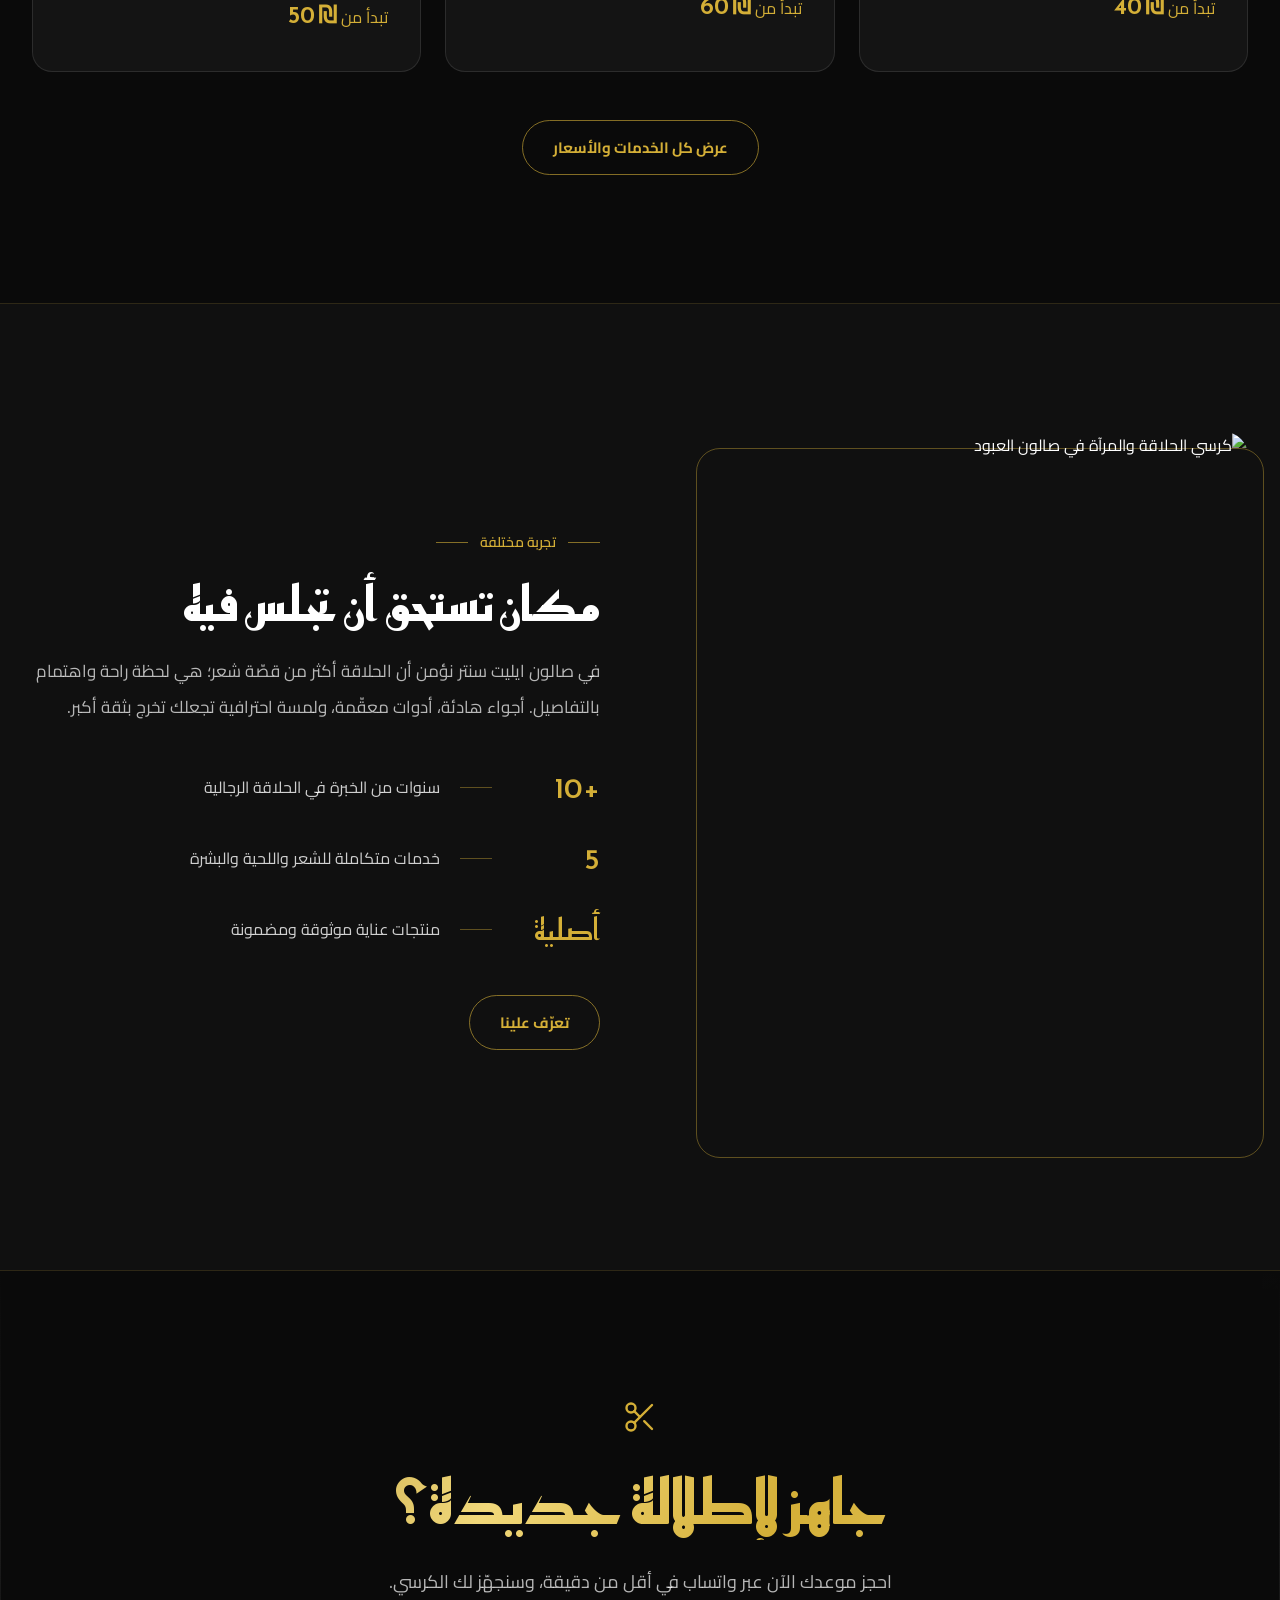
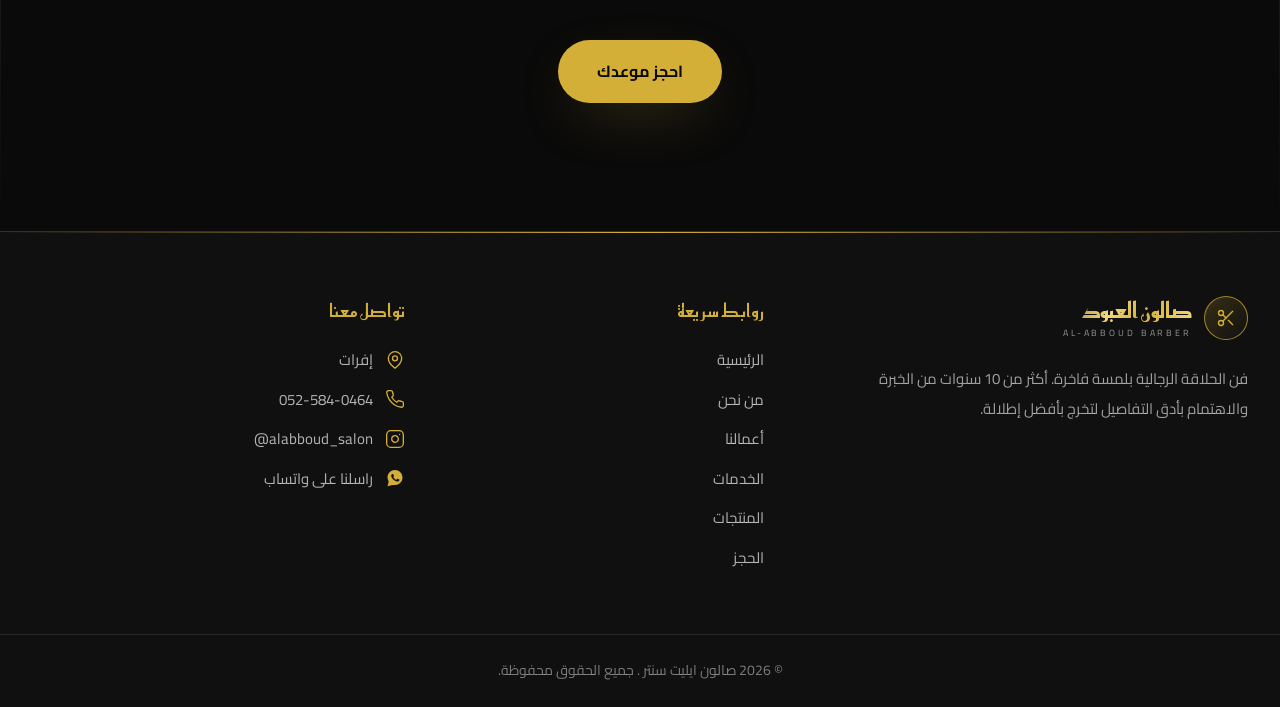
==== commit f53eaedf: "Update index.html" ====
--- a/index.html
+++ b/index.html
@@ -23,7 +23,7 @@
   <section class="hero">
     <img class="hero-img" data-img="hero" alt="حلاق يقص شعر زبون في صالون العبود" fetchpriority="high">
     <div class="container hero-content">
-      <p class="eyebrow fade-up">صالون العبود للحلاقة</p>
+      <p class="eyebrow fade-up">صالون ايليت سنتر </p>
       <h1 class="gold-text fade-up" style="animation-delay:.15s">الأناقة تبدأ من هنا</h1>
       <p class="lead fade-up" style="animation-delay:.3s">أكثر من 10 سنوات من الخبرة في فن الحلاقة الرجالية. تفاصيل دقيقة، أجواء راقية، ومظهر يليق بك في كل مناسبة.</p>
       <div class="hero-actions fade-up" style="animation-delay:.45s">
@@ -54,7 +54,7 @@
         <div class="reveal text">
           <span class="eyebrow">تجربة مختلفة</span>
           <h2>مكان تستحق أن تجلس فيه</h2>
-          <p>في صالون العبود نؤمن أن الحلاقة أكثر من قصّة شعر؛ هي لحظة راحة واهتمام بالتفاصيل. أجواء هادئة، أدوات معقّمة، ولمسة احترافية تجعلك تخرج بثقة أكبر.</p>
+          <p>في صالون ايليت سنتر نؤمن أن الحلاقة أكثر من قصّة شعر؛ هي لحظة راحة واهتمام بالتفاصيل. أجواء هادئة، أدوات معقّمة، ولمسة احترافية تجعلك تخرج بثقة أكبر.</p>
         </div>
         <ul class="facts">
           <li class="reveal"><b>10+</b><i></i><span>سنوات من الخبرة في الحلاقة الرجالية</span></li>
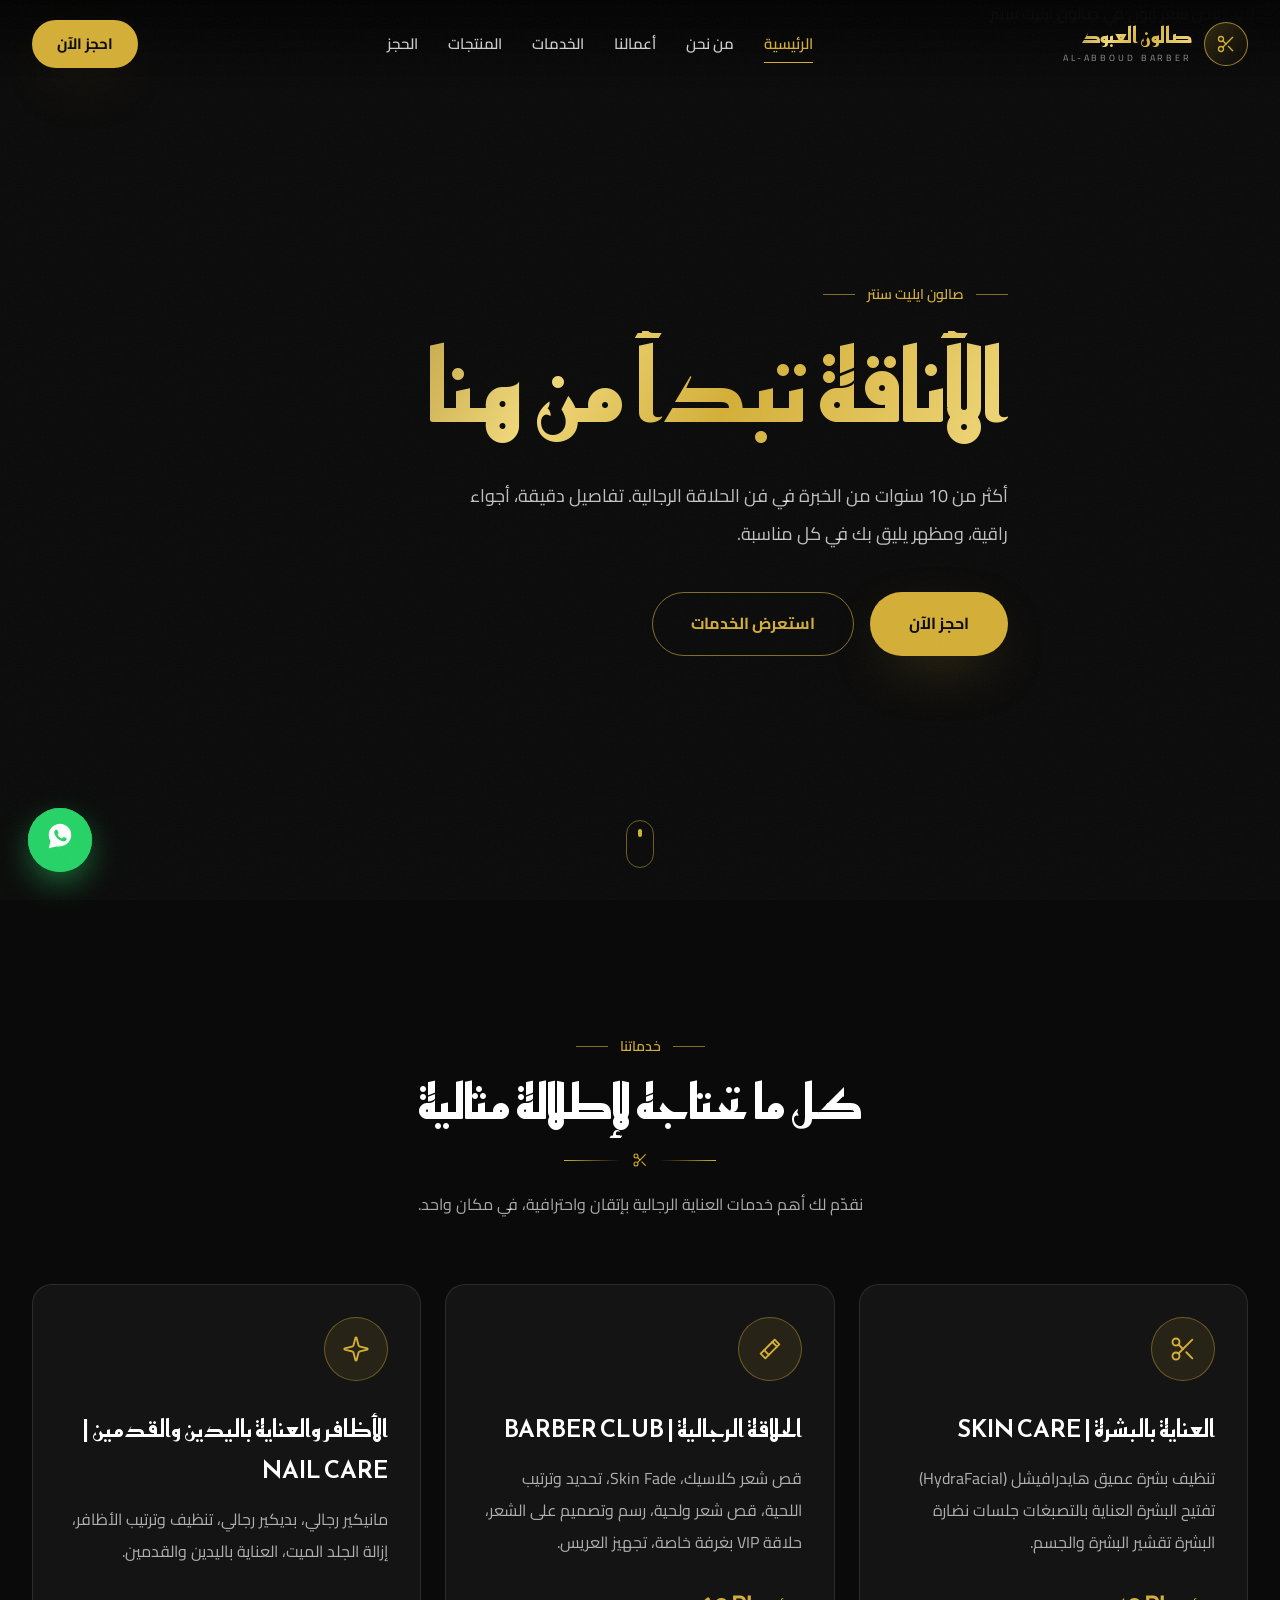
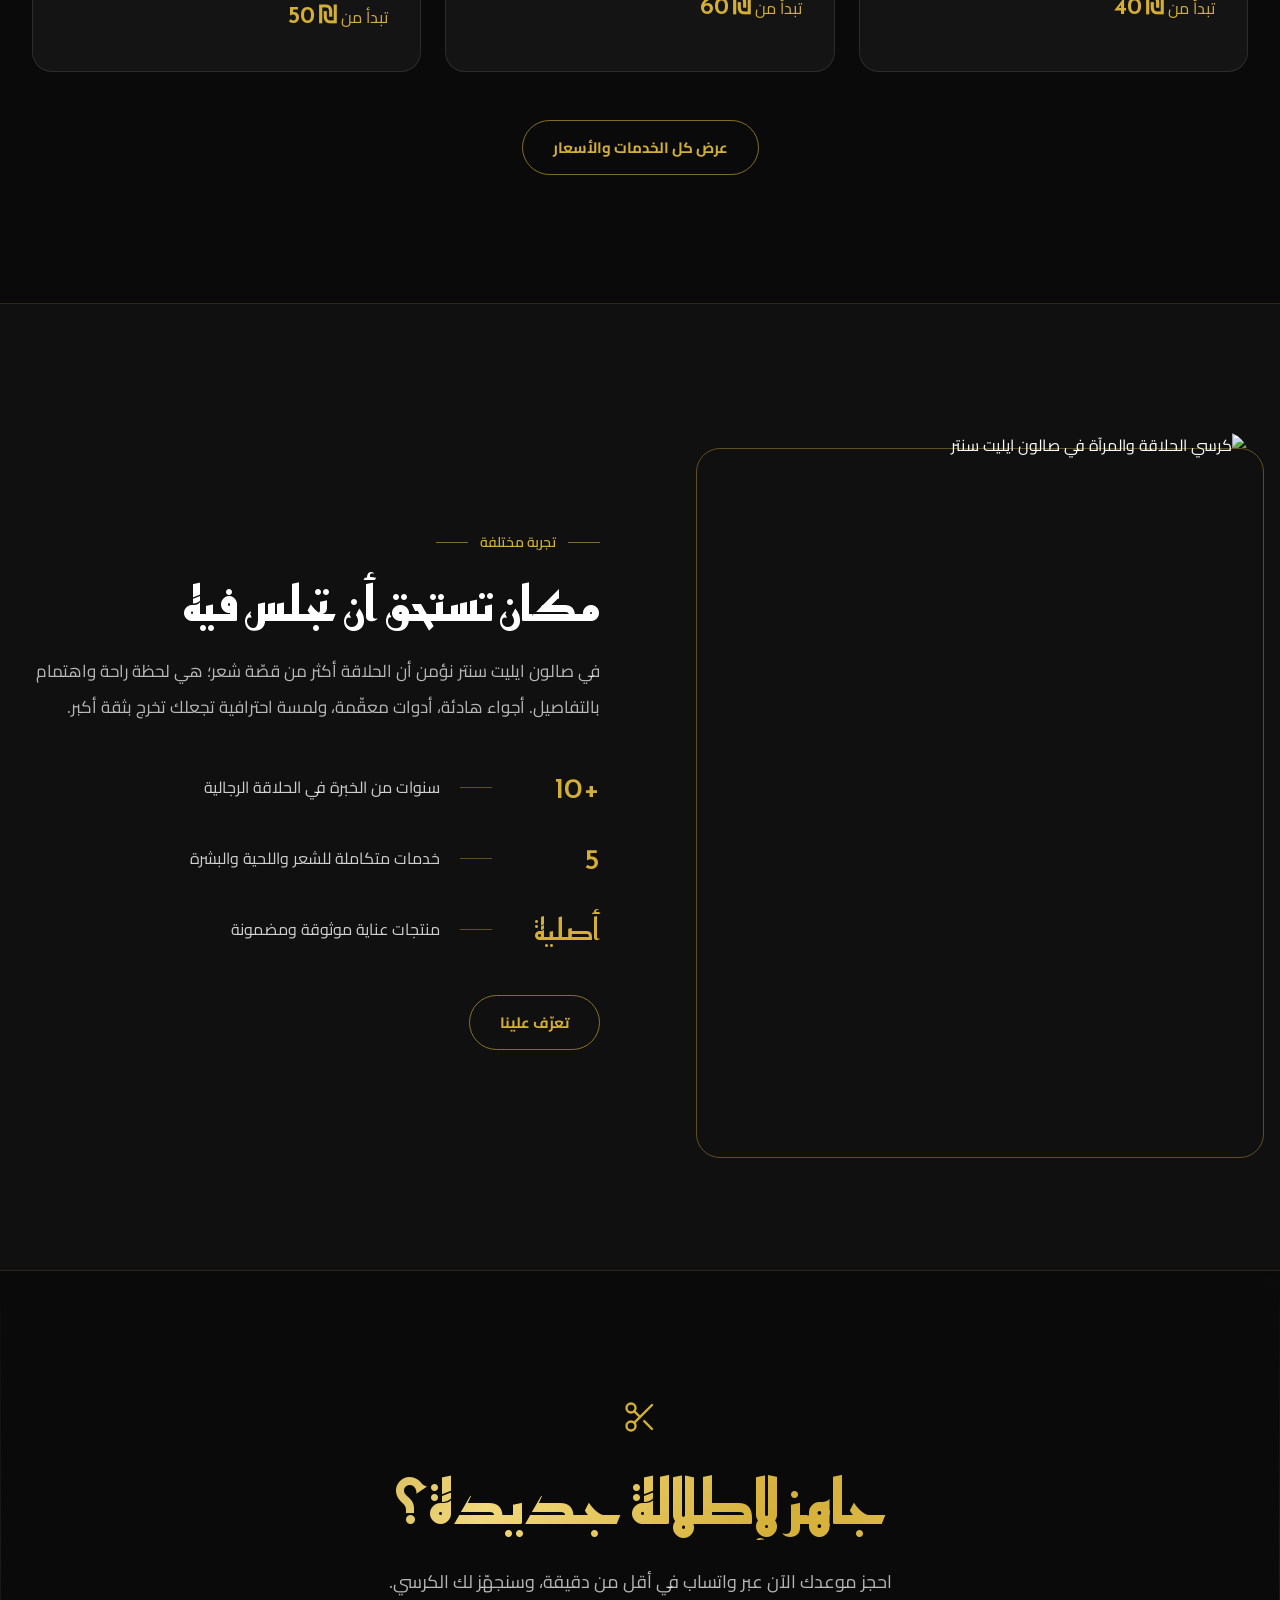
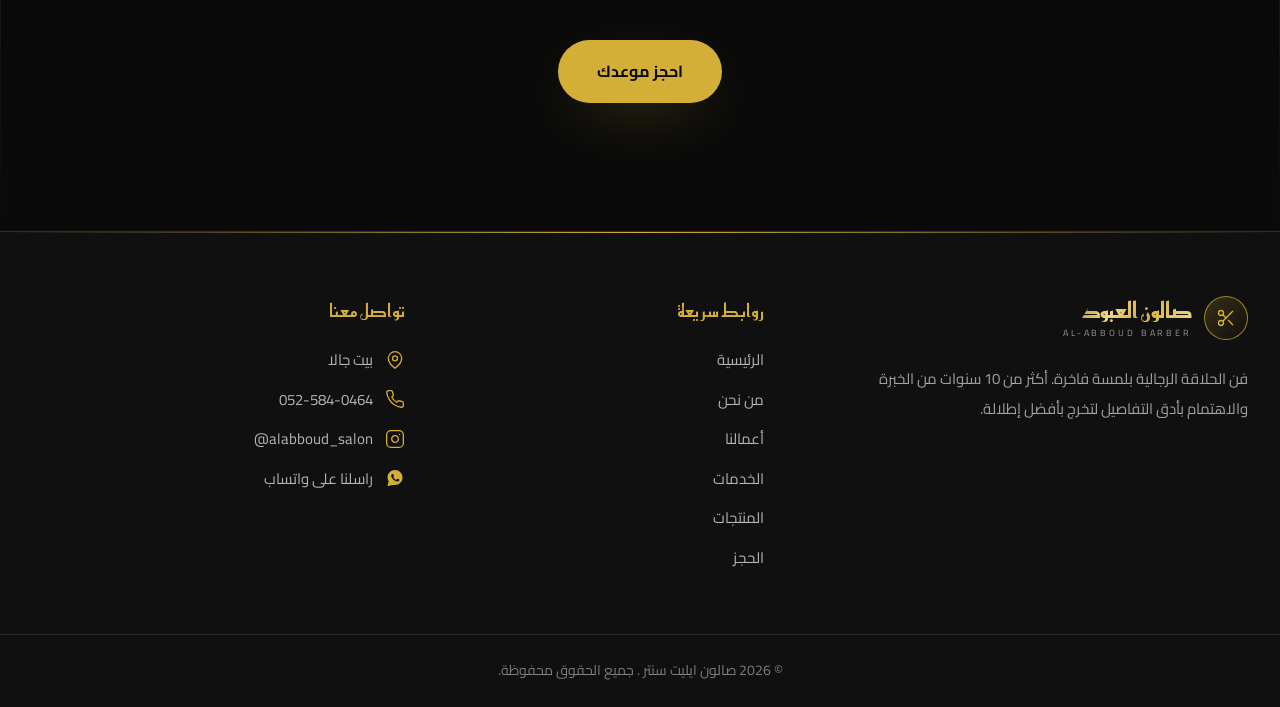
==== commit 0ceec785: "Update index.html" ====
--- a/index.html
+++ b/index.html
@@ -21,7 +21,7 @@
 
 <main>
   <section class="hero">
-    <img class="hero-img" data-img="hero" alt="حلاق يقص شعر زبون في صالون العبود" fetchpriority="high">
+    <img class="hero-img" data-img="hero" alt="حلاق يقص شعر زبون في صالون ايليت سنتر" fetchpriority="high">
     <div class="container hero-content">
       <p class="eyebrow fade-up">صالون ايليت سنتر </p>
       <h1 class="gold-text fade-up" style="animation-delay:.15s">الأناقة تبدأ من هنا</h1>
@@ -49,7 +49,7 @@
 
   <section class="section section-alt">
     <div class="container split">
-      <div class="frame reveal"><img data-img="shop" alt="كرسي الحلاقة والمرآة في صالون العبود" loading="lazy"></div>
+      <div class="frame reveal"><img data-img="shop" alt="كرسي الحلاقة والمرآة في صالون ايليت سنتر" loading="lazy"></div>
       <div>
         <div class="reveal text">
           <span class="eyebrow">تجربة مختلفة</span>
